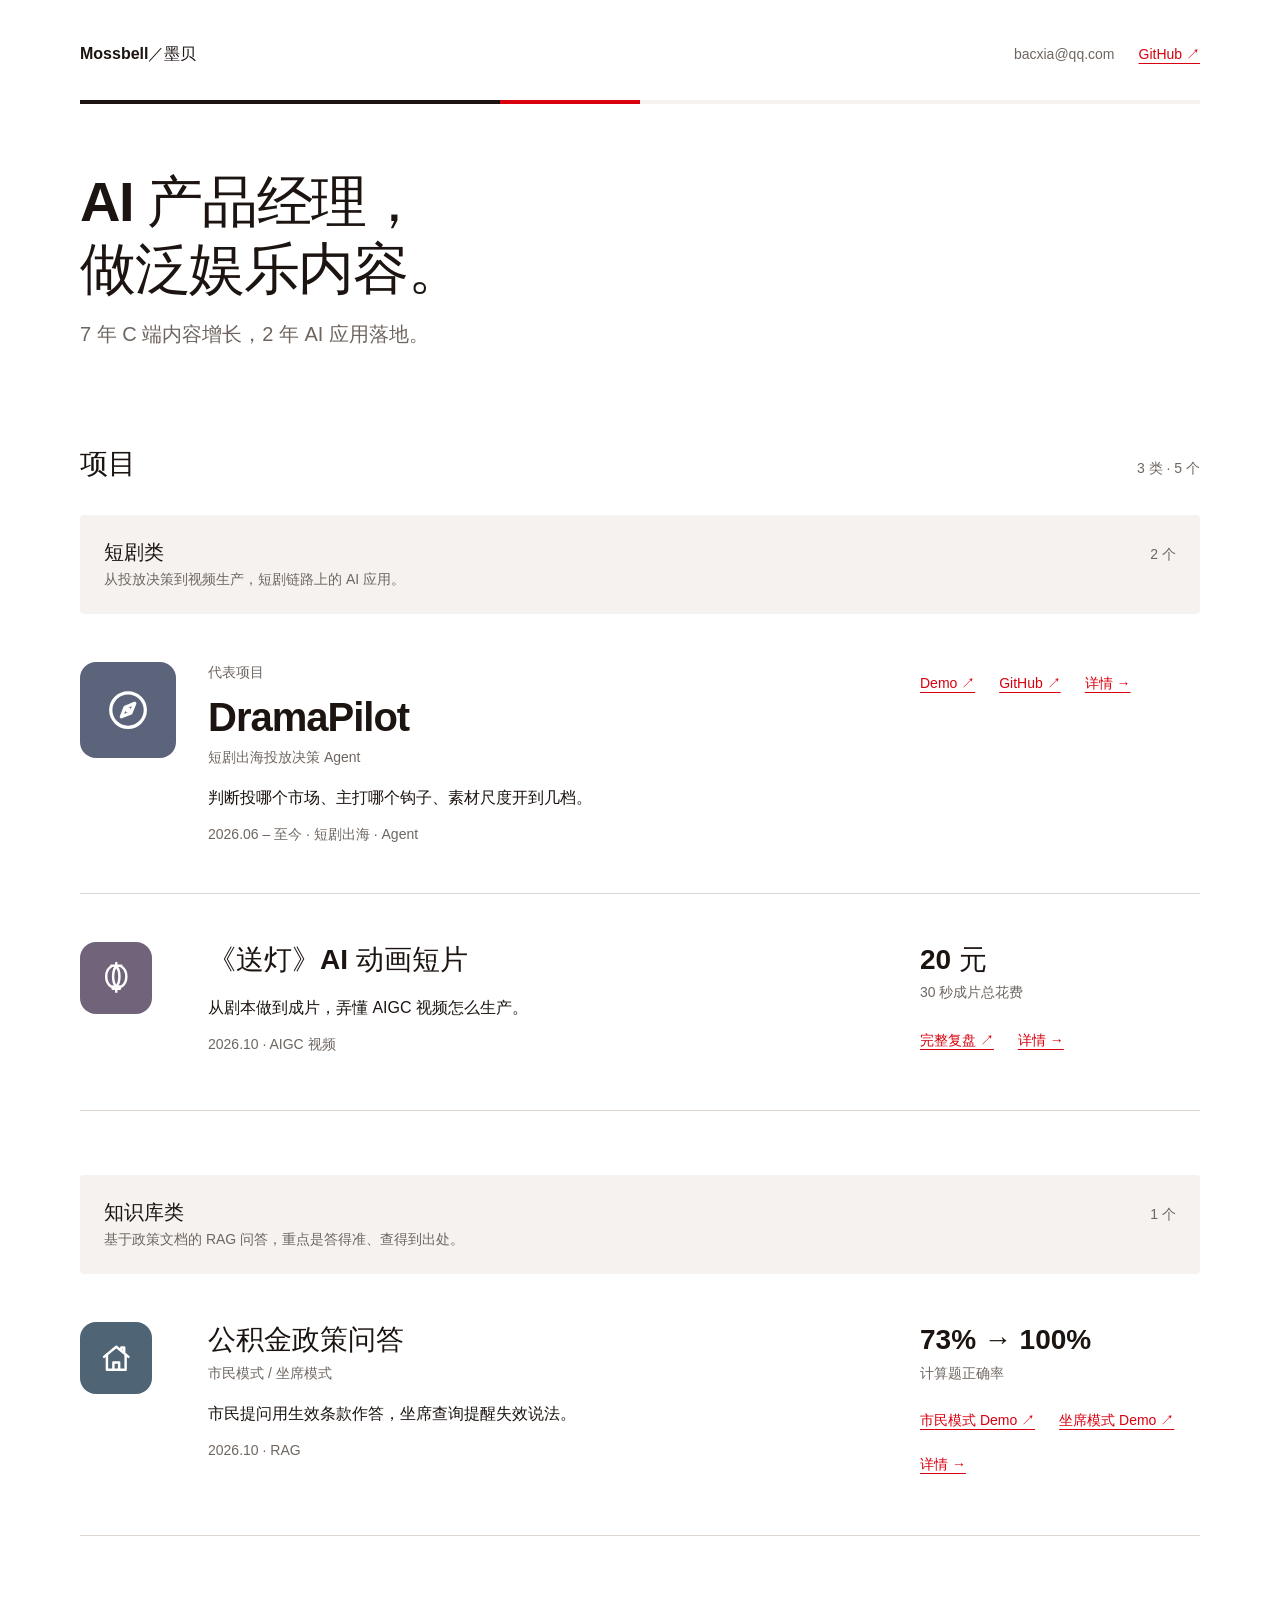
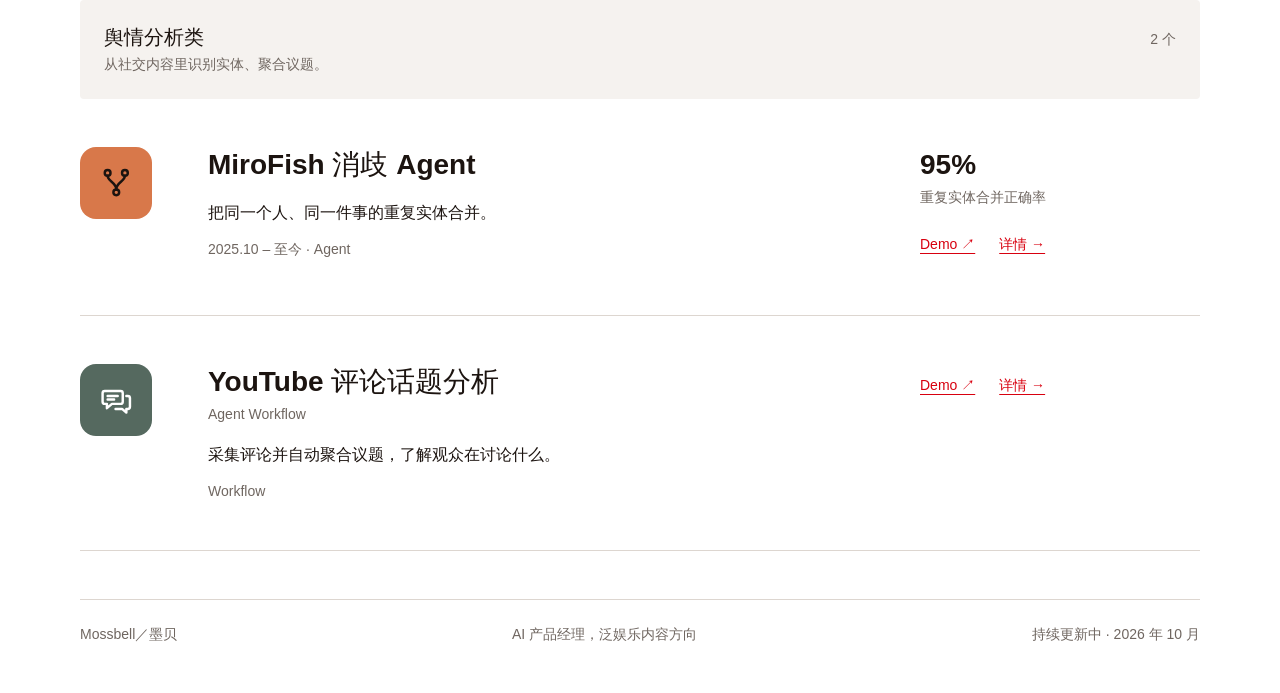
==== index.html @ 74085989 "公积金问答详情页加入 Dify 工作流截图 Co-Authored-By: Claude Opus 5.5 <noreply@anthropic.com> Claude-Session: https:" ====
<!doctype html>
<html lang="zh-CN">
<head>
<meta charset="utf-8">
<meta name="viewport" content="width=device-width, initial-scale=1, viewport-fit=cover">
<title>Mossbell／墨贝 · AI 产品作品集</title>
<meta name="description" content="Mossbell／墨贝的 AI 产品作品集：短剧、知识库与舆情分析项目。">
<meta property="og:title" content="Mossbell／墨贝 · AI 产品作品集">
<meta property="og:description" content="AI 产品经理，做泛娱乐内容。短剧、知识库与舆情分析项目。">
<style>
:root {
  color-scheme: light;
  --color-paper: oklch(1 0 0); /* #FFFFFF */
  --color-surface: oklch(0.9626253 0.0051459 67.76315); /* #F5F2EF */
  --color-ink: oklch(0.1999555 0.0153648 47.93274); /* #1C1410 */
  --color-accent: oklch(0.5545102 0.2266388 27.98367); /* #D8000F */
  --color-muted: oklch(0.5167788 0.0147785 56.0399); /* #6F6660 */
  --color-rule: oklch(0.8799772 0.0112605 63.34273); /* #DDD6D0 */
  --color-border: oklch(0.6437725 0.0186969 61.80158); /* #968B82 */
  --color-accent-hover: oklch(0.4919797 0.2009269 27.72976); /* #B8000D */
  --color-accent-soft: oklch(0.9666694 0.0163169 22.07982); /* #FFF0EF */
  --color-disabled: oklch(0.9186226 0.0076823 61.44612); /* #E8E3DF */
  --color-accent-ink: var(--color-paper);
  --color-focus: var(--color-ink);
  --color-error: var(--color-ink);
  --project-accent: var(--color-ink); /* Per project; icon and thumbnail only. */
  --project-cover-ink: var(--color-paper); /* Neutral text, never project accent. */
  --font-display: "PingFang SC", "Microsoft YaHei", "Noto Sans SC", "IBM Plex Sans", -apple-system, BlinkMacSystemFont, "Segoe UI", sans-serif;
  --font-body: var(--font-display);
  --font-code: var(--font-display);
  --text-caption: 0.875rem;
  --text-body: 1rem;
  --text-lead: 1.25rem;
  --text-h3: 1.75rem;
  --text-h2: 2.5rem;
  --text-h1: 3.5rem;
  --text-cover: 4rem;
  --text-display: var(--text-cover);
  --weight-regular: 400;
  --weight-medium: 500;
  --weight-semibold: 600;
  --weight-bold: 700;
  --leading-display: 1.2;
  --leading-lead: 1.6;
  --leading-heading: 1.3;
  --leading-body: 1.75;
  --leading-caption: 1.5;
  --tracking-display: -0.025em;
  --space-3xs: 4px;
  --space-2xs: 8px;
  --space-xs: 12px;
  --space-sm: 16px;
  --space-md: 24px;
  --space-lg: 32px;
  --space-xl: 48px;
  --space-2xl: 64px;
  --space-3xl: 96px;
  --radius-card: 4px;
  --radius-control: 4px;
  --radius-tag: var(--radius-card);
  --radius-icon: 16px;
  --radius-icon-mobile: 12px;
  --rule-thin: 1px;
  --rule-strong: 2px;
  --rule-key: 3px;
  --control-height: 44px;
  --layout-max: 1120px;
  --layout-reading: 40rem;
  --layout-detail: 880px;
  --layout-project-copy: 32rem;
  --layout-list: 44rem;
  --project-side-width: 280px;
  --evidence-min-width: 200px;
  --icon-default: 72px;
  --icon-featured: 96px;
  --icon-mobile: 48px;
  --icon-featured-mobile: 56px;
  --project-grid-gap: var(--space-lg);
  --project-card-padding: var(--space-md);
  --project-cover-ratio: 16 / 9;
  --project-featured-ratio: 16 / 10;
  --project-title-size: var(--text-h3);
  --signature-height: 4px;
  --signature-columns: 3fr 1fr 4fr;
  --ease-out: cubic-bezier(0.16, 1, 0.3, 1);
  --ease-in: cubic-bezier(0.7, 0, 0.84, 0);
  --ease-in-out: cubic-bezier(0.65, 0, 0.35, 1);
  --dur-press: 100ms;
  --dur-fast: 160ms;
  --dur-base: 240ms;
}
*,*::before,*::after{box-sizing:border-box}
html,body{margin:0;overflow-x:clip}
body{background:var(--color-paper);color:var(--color-ink);font-family:var(--font-body);font-size:var(--text-body);line-height:var(--leading-body);font-synthesis:none;-webkit-font-smoothing:antialiased}
h1,h2,h3,p{margin:0}
h1,h2,h3{min-width:0;overflow-wrap:anywhere;font-style:normal}
a{color:var(--color-accent)}
a:focus-visible{outline:var(--rule-strong) solid var(--color-focus);outline-offset:var(--space-3xs)}
/* Hallmark · macrostructure: Editorial Directory · theme: existing Mossbell system · v1.2
 * pre-emit critique: P5 H5 E5 S5 R5 V4 · no decorative motion
 */
.portfolio-shell{max-width:calc(var(--layout-max) + var(--space-2xl) * 2);margin-inline:auto;padding-block:var(--space-lg) var(--space-md);padding-left:max(var(--space-2xl),env(safe-area-inset-left,0px));padding-right:max(var(--space-2xl),env(safe-area-inset-right,0px))}
.portfolio-mast{display:flex;justify-content:space-between;align-items:center;gap:var(--space-sm);font-size:var(--text-caption);line-height:var(--leading-caption)}
.portfolio-wordmark{color:var(--color-ink);font-size:var(--text-body);line-height:var(--leading-body);font-weight:var(--weight-semibold);white-space:nowrap;text-decoration:none}
.portfolio-mast .contact{display:flex;align-items:center;gap:var(--space-md);color:var(--color-muted)}
.portfolio-mast .mailtxt{user-select:all}
.brand-rule{display:grid;grid-template-columns:var(--signature-columns);height:var(--signature-height);margin-top:var(--space-md)}
.brand-rule span:nth-child(1){background:var(--color-ink)}
.brand-rule span:nth-child(2){background:var(--color-accent)}
.brand-rule span:nth-child(3){background:var(--color-surface)}
.portfolio-intro{padding-top:var(--space-2xl)}
.portfolio-headline{font-size:var(--text-h1);line-height:var(--leading-display);font-weight:var(--weight-bold);letter-spacing:var(--tracking-display)}
.portfolio-intro>p{margin-top:var(--space-sm);font-size:var(--text-lead);line-height:var(--leading-lead);color:var(--color-muted)}
.portfolio-project-heading{display:flex;justify-content:space-between;align-items:baseline;gap:var(--space-sm);margin-top:var(--space-3xl)}
.portfolio-project-heading h2{font-size:var(--text-h3);line-height:var(--leading-heading);font-weight:var(--weight-semibold)}
.portfolio-project-heading>span{font-size:var(--text-caption);line-height:var(--leading-caption);color:var(--color-muted)}
.project-group{margin-top:var(--space-2xl)}
.portfolio-project-heading+.project-group{margin-top:var(--space-lg)}
.category-header{display:flex;justify-content:space-between;align-items:baseline;gap:var(--space-sm);background:var(--color-surface);padding:var(--space-md);border-radius:var(--radius-card)}
.category-header h2{font-size:var(--text-lead);line-height:var(--leading-heading);font-weight:var(--weight-semibold)}
.category-header p{margin-top:var(--space-3xs);font-size:var(--text-caption);line-height:var(--leading-caption);color:var(--color-muted)}
.category-header>span{font-size:var(--text-caption);line-height:var(--leading-caption);color:var(--color-muted);white-space:nowrap}
.project-card{display:grid;grid-template-columns:var(--icon-featured) minmax(0,1fr) var(--project-side-width);grid-template-areas:"tile titles side" "tile body side";grid-template-rows:auto 1fr;column-gap:var(--space-lg);padding:var(--space-xl) 0;border-bottom:1px solid var(--color-rule);min-width:0}
.project-head{display:contents}
.project-icon{grid-area:tile;width:var(--icon-default);height:var(--icon-default);border-radius:var(--radius-icon);background:var(--pc,var(--project-accent));display:grid;place-items:center;color:var(--color-paper)}
.project-card--featured .project-icon{width:var(--icon-featured);height:var(--icon-featured)}
.project-icon svg{width:48%;height:48%}
[data-accent-family="warm"] .project-icon{color:var(--color-ink)}
.project-titles{grid-area:titles;min-width:0}
.project-kicker{font-size:var(--text-caption);line-height:var(--leading-caption);color:var(--color-muted);font-weight:var(--weight-medium);margin-bottom:var(--space-2xs)}
.project-title{font-size:var(--text-h3);line-height:var(--leading-heading);font-weight:var(--weight-semibold)}
.project-card--featured .project-title{font-size:var(--text-h2);font-weight:var(--weight-bold);letter-spacing:var(--tracking-display)}
.project-title a{color:inherit;text-decoration:none}
.project-title a:hover{text-decoration:underline;text-underline-offset:var(--space-3xs);text-decoration-thickness:var(--rule-strong)}
.project-subtitle{margin-top:var(--space-3xs);font-size:var(--text-caption);line-height:var(--leading-caption);color:var(--color-muted)}
.project-body{grid-area:body;min-width:0}
.project-value{margin-top:var(--space-sm);max-width:var(--layout-project-copy);font-size:var(--text-body);line-height:var(--leading-body)}
.project-tags{margin-top:var(--space-xs);font-size:var(--text-caption);line-height:var(--leading-caption);color:var(--color-muted)}
.project-side{grid-area:side;display:flex;flex-direction:column;gap:var(--space-xs);min-width:0}
.project-metric b{display:block;font-size:var(--text-h3);line-height:var(--leading-heading);font-weight:var(--weight-semibold);font-variant-numeric:tabular-nums}
.project-metric span{font-size:var(--text-caption);line-height:var(--leading-caption);color:var(--color-muted)}
.project-actions{display:flex;flex-wrap:wrap;align-items:center;column-gap:var(--space-md)}
.project-link{display:inline-flex;align-items:center;gap:var(--space-2xs);min-height:var(--control-height);color:var(--color-accent);font-size:var(--text-caption);line-height:var(--leading-caption);font-weight:var(--weight-medium);white-space:nowrap;text-decoration:underline;text-underline-offset:var(--space-3xs)}
.project-link:hover,.project-link:active{color:var(--color-accent-hover)}
.portfolio-footer{display:flex;flex-wrap:wrap;align-items:center;justify-content:space-between;gap:var(--space-sm);margin-top:var(--space-xl);padding-block:var(--space-md);border-top:1px solid var(--color-rule);color:var(--color-muted);font-size:var(--text-caption);line-height:var(--leading-caption)}
.portfolio-footer .mail{display:none}
.button{min-height:var(--control-height);padding:var(--space-2xs) var(--space-md);display:inline-flex;align-items:center;justify-content:center;gap:var(--space-2xs);border:1px solid var(--color-accent);border-radius:var(--radius-control);background:var(--color-accent);color:var(--color-accent-ink);font-size:var(--text-caption);line-height:var(--leading-caption);font-weight:var(--weight-medium);white-space:nowrap;text-decoration:none;cursor:pointer}
.button--secondary{background:var(--color-paper);color:var(--color-ink);border-color:var(--color-border)}
@media (hover:hover){.button:hover{background:var(--color-accent-hover);color:var(--color-accent-ink)}.button--secondary:hover{background:var(--color-surface);color:var(--color-ink)}}
.button:active{background:var(--color-accent-hover);color:var(--color-accent-ink)}
.button--secondary:active{background:var(--color-surface);color:var(--color-ink)}
.button:disabled,.button[aria-disabled="true"]{background:var(--color-disabled);color:var(--color-muted);border-color:var(--color-disabled);cursor:not-allowed}
.detail{padding-top:var(--space-xl);max-width:var(--layout-detail)}
.shot{margin:var(--space-md) 0 0}
.shot a{display:block;border:1px solid var(--color-rule);border-radius:var(--radius-card);overflow:hidden;background:var(--color-surface)}
.shot img{display:block;width:100%;height:auto}
.shot figcaption{margin-top:var(--space-2xs);font-size:var(--text-caption);line-height:var(--leading-caption);color:var(--color-muted)}
.dhead{display:flex;align-items:center;gap:var(--space-md);margin-top:var(--space-md)}
.project-icon--large{width:var(--icon-featured);height:var(--icon-featured);flex:none}
.dhead h1{font-size:var(--text-h2);line-height:var(--leading-heading);font-weight:var(--weight-bold);letter-spacing:var(--tracking-display);text-wrap:balance}
.dhead .project-tags{margin-top:var(--space-2xs)}
.dsum{margin-top:var(--space-md);font-size:var(--text-lead);line-height:var(--leading-lead);max-width:var(--layout-reading)}
.dlinks{margin-top:var(--space-xs);row-gap:var(--space-xs)}
.dsec{margin-top:var(--space-2xl)}
.dsec>h2{font-size:var(--text-h3);line-height:var(--leading-heading);font-weight:var(--weight-semibold);padding-bottom:var(--space-xs);border-bottom:1px solid var(--color-ink);margin-bottom:var(--space-md)}
.mode+.mode{margin-top:var(--space-lg)}
.mode h3{font-size:var(--text-body);line-height:var(--leading-heading);font-weight:var(--weight-semibold);margin-bottom:var(--space-2xs)}
.mode-sum{color:var(--color-muted);font-size:var(--text-body);line-height:var(--leading-body);margin-bottom:var(--space-sm);max-width:var(--layout-reading)}
.flow-steps{display:flex;align-items:stretch;gap:var(--space-2xs)}
.flow-step{flex:1 1 0;min-width:0;padding:var(--space-sm);background:var(--color-surface);border-radius:var(--radius-card)}
.flow-step strong{display:block;font-size:var(--text-body);font-weight:var(--weight-semibold);line-height:var(--leading-heading)}
.flow-step span{display:block;margin-top:var(--space-3xs);font-size:var(--text-caption);line-height:var(--leading-caption);color:var(--color-muted)}
.flow-arrow{flex:none;display:grid;place-items:center;color:var(--color-muted);font-size:var(--text-caption);line-height:var(--leading-caption)}
.note{margin-top:var(--space-xs);font-size:var(--text-caption);line-height:var(--leading-caption);color:var(--color-muted)}
.evidence{display:grid;grid-template-columns:repeat(auto-fit,minmax(min(100%,var(--evidence-min-width)),1fr));gap:var(--space-md)}
.evidence-item{padding-top:var(--space-sm);border-top:1px solid var(--color-rule)}
.evidence-value{display:block;font-size:var(--text-h3);line-height:var(--leading-heading);font-weight:var(--weight-semibold);font-variant-numeric:tabular-nums}
.evidence-item p{margin-top:var(--space-2xs);font-size:var(--text-caption);line-height:var(--leading-caption);color:var(--color-muted)}
.callout{padding:var(--space-md);border-left:var(--rule-key) solid var(--color-ink);background:var(--color-surface);border-radius:0;margin-bottom:var(--space-md)}
.callout--key{border-left-color:var(--color-accent)}
.callout strong{display:block;font-size:var(--text-lead);font-weight:var(--weight-semibold);line-height:var(--leading-heading)}
.callout p{margin-top:var(--space-3xs);font-size:var(--text-body);line-height:var(--leading-body);color:var(--color-muted)}
.note-list{margin:0;padding:0;list-style:none;display:grid;gap:var(--space-sm);max-width:var(--layout-list)}
.note-list li{position:relative;padding-left:var(--space-md);font-size:var(--text-body);line-height:var(--leading-body)}
.note-list li::before{content:"";position:absolute;left:var(--space-3xs);top:.72em;width:var(--space-2xs);height:var(--space-2xs);border-radius:50%;background:var(--color-muted)}
.notice{margin-top:var(--space-2xl);padding-top:var(--space-sm);border-top:1px solid var(--color-rule);font-size:var(--text-caption);line-height:var(--leading-caption);color:var(--color-muted)}
@media (width < 760px){
  .portfolio-shell{--radius-icon:var(--radius-icon-mobile);padding-top:var(--space-md);padding-left:max(24px,env(safe-area-inset-left,0px));padding-right:max(24px,env(safe-area-inset-right,0px))}
  .portfolio-mast .contact>span{display:none}
  .portfolio-intro{padding-top:var(--space-xl)}
  .portfolio-headline{font-size:var(--text-h2);line-height:var(--leading-heading)}
  .portfolio-intro>p{margin-top:var(--space-xs);font-size:var(--text-body);line-height:var(--leading-body)}
  .portfolio-project-heading{margin-top:var(--space-2xl)}
  .portfolio-project-heading h2{font-size:var(--text-lead)}
  .project-group{margin-top:var(--space-xl)}
  .portfolio-project-heading+.project-group{margin-top:var(--space-md)}
  .category-header{padding:var(--space-sm)}
  .category-header h2{font-size:var(--text-body)}
  .project-card{display:block;padding-block:var(--space-lg)}
  .project-head{display:flex;align-items:center;gap:var(--space-sm)}
  .project-icon{flex:none;width:var(--icon-mobile);height:var(--icon-mobile)}
  .project-card--featured .project-icon{width:var(--icon-featured-mobile);height:var(--icon-featured-mobile)}
  .project-kicker{margin-bottom:var(--space-3xs);color:var(--color-muted);font-weight:var(--weight-medium)}
  .project-title{font-size:var(--text-lead)}
  .project-card--featured .project-title{font-size:var(--text-h3)}
  .project-tags{margin-top:var(--space-2xs)}
  .project-side{margin-top:var(--space-sm);gap:0}
  .project-metric{display:flex;align-items:baseline;gap:var(--space-xs);padding:var(--space-xs) var(--space-sm);background:var(--color-surface);border-radius:var(--radius-card);margin-bottom:var(--space-2xs)}
  .project-metric b{display:inline;font-size:var(--text-lead)}
  .portfolio-footer{flex-direction:column;align-items:flex-start}
  .portfolio-footer .mail{display:block}
  .detail{padding-top:var(--space-md)}
  .dhead{gap:var(--space-sm);margin-top:var(--space-xs)}
  .project-icon--large{width:var(--icon-featured-mobile);height:var(--icon-featured-mobile)}
  .dhead h1{font-size:var(--text-h3)}
  .dsum{font-size:var(--text-body);line-height:var(--leading-body);margin-top:var(--space-sm)}
  .dsec{margin-top:var(--space-xl)}
  .dsec>h2{font-size:var(--text-lead);margin-bottom:var(--space-sm)}
  .flow-steps{flex-direction:column;gap:var(--space-3xs)}
  .flow-arrow{transform:rotate(90deg);height:var(--space-md)}
  .callout strong{font-size:var(--text-body)}
}

</style>
</head>
<body>
<div class="portfolio-shell">
  <header class="portfolio-mast">
    <a class="portfolio-wordmark" href="#projects" data-back>Mossbell／墨贝</a>
    <span class="contact"><span class="mailtxt">bacxia@qq.com</span><a class="project-link" href="https://github.com/bacxia-web" target="_blank" rel="noopener noreferrer">GitHub ↗</a></span>
  </header>
  <div class="brand-rule"><span></span><span></span><span></span></div>

  <main id="view-home" data-view="home">
    <section class="portfolio-intro">
      <h1 class="portfolio-headline">AI 产品经理，<br>做泛娱乐内容。</h1>
      <p>7 年 C 端内容增长，2 年 AI 应用落地。</p>
    </section>
    <div class="portfolio-project-heading" id="projects"><h2>项目</h2><span>3 类 · 5 个</span></div>
    <section class="project-group">
      <header class="category-header"><div><h2>短剧类</h2><p>从投放决策到视频生产，短剧链路上的 AI 应用。</p></div><span>2 个</span></header>
      <article class="project-card project-card--featured">
        <div class="project-head"><div class="project-icon" style="--pc:#5B647A" aria-hidden="true"><svg viewBox="0 0 24 24" fill="none" stroke="currentColor" stroke-width="1.7" stroke-linecap="round" stroke-linejoin="round"><circle cx="12" cy="12" r="9"/><path d="M15.5 8.5l-2 5-5 2 2-5z"/><circle cx="12" cy="12" r="0.6" fill="currentColor"/></svg></div><div class="project-titles"><p class="project-kicker">代表项目</p><h3 class="project-title"><a href="#dramapilot" data-open="dramapilot">DramaPilot</a></h3><p class="project-subtitle">短剧出海投放决策 Agent</p></div></div>
        <div class="project-body"><p class="project-value">判断投哪个市场、主打哪个钩子、素材尺度开到几档。</p><p class="project-tags">2026.06 – 至今 · 短剧出海 · Agent</p></div>
        <div class="project-side"><div class="project-actions"><a class="project-link" href="https://bacxia-web.github.io/dramapilot/" target="_blank" rel="noopener noreferrer">Demo ↗</a><a class="project-link" href="https://github.com/bacxia-web/dramapilot" target="_blank" rel="noopener noreferrer">GitHub ↗</a><a class="project-link" href="#dramapilot" data-open="dramapilot">详情 →</a></div></div>
      </article>
      <article class="project-card">
        <div class="project-head"><div class="project-icon" style="--pc:#716379" aria-hidden="true"><svg viewBox="0 0 24 24" fill="none" stroke="currentColor" stroke-width="1.7" stroke-linecap="round" stroke-linejoin="round"><path d="M12 2v2"/><path d="M8.5 4h7"/><path d="M8.5 4.5C6 6 5 8.5 5 11.5s1 5.5 3.5 7h7c2.5-1.5 3.5-4 3.5-7s-1-5.5-3.5-7"/><path d="M12 4.5c-1.6 1.6-2.2 4-2.2 7s.6 5.4 2.2 7c1.6-1.6 2.2-4 2.2-7s-.6-5.4-2.2-7z"/><path d="M9.5 18.5v1.5h5v-1.5"/><path d="M12 20v2"/></svg></div><div class="project-titles"><h3 class="project-title"><a href="#songdeng" data-open="songdeng">《送灯》AI 动画短片</a></h3></div></div>
        <div class="project-body"><p class="project-value">从剧本做到成片，弄懂 AIGC 视频怎么生产。</p><p class="project-tags">2026.10 · AIGC 视频</p></div>
        <div class="project-side"><div class="project-metric"><b>20 元</b><span>30 秒成片总花费</span></div><div class="project-actions"><a class="project-link" href="https://claude.ai/artifact/AKAkkeycY9Vz9piFeL1i35" target="_blank" rel="noopener noreferrer">完整复盘 ↗</a><a class="project-link" href="#songdeng" data-open="songdeng">详情 →</a></div></div>
      </article>
    </section>

    <section class="project-group">
      <header class="category-header"><div><h2>知识库类</h2><p>基于政策文档的 RAG 问答，重点是答得准、查得到出处。</p></div><span>1 个</span></header>
      <article class="project-card">
        <div class="project-head"><div class="project-icon" style="--pc:#4F6475" aria-hidden="true"><svg viewBox="0 0 24 24" fill="none" stroke="currentColor" stroke-width="1.7" stroke-linecap="round" stroke-linejoin="round"><path d="M3.5 11L12 4l8.5 7"/><path d="M5.5 9.5V20h13V9.5"/><path d="M10 20v-5h4v5"/><path d="M15.5 6.2V4.5h2v3.3"/></svg></div><div class="project-titles"><h3 class="project-title"><a href="#housing-fund" data-open="housing-fund">公积金政策问答</a></h3><p class="project-subtitle">市民模式 / 坐席模式</p></div></div>
        <div class="project-body"><p class="project-value">市民提问用生效条款作答，坐席查询提醒失效说法。</p><p class="project-tags">2026.10 · RAG</p></div>
        <div class="project-side"><div class="project-metric"><b>73% → 100%</b><span>计算题正确率</span></div><div class="project-actions"><a class="project-link" href="https://udify.app/chat/VSRTF28HFS4vVqmw" target="_blank" rel="noopener noreferrer">市民模式 Demo ↗</a><a class="project-link" href="https://udify.app/chat/d6lBpDCqiYpZsMNn" target="_blank" rel="noopener noreferrer">坐席模式 Demo ↗</a><a class="project-link" href="#housing-fund" data-open="housing-fund">详情 →</a></div></div>
      </article>
    </section>

    <section class="project-group">
      <header class="category-header"><div><h2>舆情分析类</h2><p>从社交内容里识别实体、聚合议题。</p></div><span>2 个</span></header>
      <article class="project-card" data-accent-family="warm">
        <div class="project-head"><div class="project-icon" style="--pc:#D8784A" aria-hidden="true"><svg viewBox="0 0 24 24" fill="none" stroke="currentColor" stroke-width="1.7" stroke-linecap="round" stroke-linejoin="round"><circle cx="6" cy="5.5" r="2"/><circle cx="18" cy="5.5" r="2"/><circle cx="12" cy="19" r="2"/><path d="M6 7.5c0 4 6 4.5 6 9.5"/><path d="M18 7.5c0 4-6 4.5-6 9.5"/></svg></div><div class="project-titles"><h3 class="project-title"><a href="#mirofish" data-open="mirofish">MiroFish 消歧 Agent</a></h3></div></div>
        <div class="project-body"><p class="project-value">把同一个人、同一件事的重复实体合并。</p><p class="project-tags">2025.10 – 至今 · Agent</p></div>
        <div class="project-side"><div class="project-metric"><b>95%</b><span>重复实体合并正确率</span></div><div class="project-actions"><a class="project-link" href="https://bit.ly/mirofish-demo" target="_blank" rel="noopener noreferrer">Demo ↗</a><a class="project-link" href="#mirofish" data-open="mirofish">详情 →</a></div></div>
      </article>
      <article class="project-card">
        <div class="project-head"><div class="project-icon" style="--pc:#55695F" aria-hidden="true"><svg viewBox="0 0 24 24" fill="none" stroke="currentColor" stroke-width="1.7" stroke-linecap="round" stroke-linejoin="round"><path d="M4 5.5h11a1.5 1.5 0 0 1 1.5 1.5v6A1.5 1.5 0 0 1 15 14.5H9l-3.5 3v-3H4A1.5 1.5 0 0 1 2.5 13V7A1.5 1.5 0 0 1 4 5.5z"/><path d="M19 9h1A1.5 1.5 0 0 1 21.5 10.5v6A1.5 1.5 0 0 1 20 18h-1v2.5L16 18h-4.5"/><path d="M6 9h7M6 11.5h4.5"/></svg></div><div class="project-titles"><h3 class="project-title"><a href="#youtube" data-open="youtube">YouTube 评论话题分析</a></h3><p class="project-subtitle">Agent Workflow</p></div></div>
        <div class="project-body"><p class="project-value">采集评论并自动聚合议题，了解观众在讨论什么。</p><p class="project-tags">Workflow</p></div>
        <div class="project-side"><div class="project-actions"><a class="project-link" href="https://bit.ly/ytb-insight" target="_blank" rel="noopener noreferrer">Demo ↗</a><a class="project-link" href="#youtube" data-open="youtube">详情 →</a></div></div>
      </article>
    </section>

  </main>

  <article class="detail" id="view-dramapilot" data-view="dramapilot" hidden>
    <a class="project-link" href="#projects" data-back>← 全部项目</a>
    <header class="dhead"><div class="project-icon project-icon--large" style="--pc:#5B647A" aria-hidden="true"><svg viewBox="0 0 24 24" fill="none" stroke="currentColor" stroke-width="1.7" stroke-linecap="round" stroke-linejoin="round"><circle cx="12" cy="12" r="9"/><path d="M15.5 8.5l-2 5-5 2 2-5z"/><circle cx="12" cy="12" r="0.6" fill="currentColor"/></svg></div><div class="project-titles"><h1>DramaPilot · 短剧出海投放决策 Agent</h1><p class="project-tags">2026.06 – 至今 · 短剧出海 · Agent</p></div></header>
    <p class="dsum">给一部国内短剧，Agent 盘点它的钩子，判断投哪个市场、主打哪个钩子、素材尺度开到几档，采纳后一键生成本地化素材并派发渲染。</p>
    <div class="project-actions dlinks"><a class="button" href="https://bacxia-web.github.io/dramapilot/" target="_blank" rel="noopener noreferrer">Demo ↗</a><a class="button button--secondary" href="https://github.com/bacxia-web/dramapilot" target="_blank" rel="noopener noreferrer">GitHub ↗</a></div>
    <section class="dsec"><h2>核心逻辑</h2><div class="mode"><div class="flow-steps"><div class="flow-step"><strong>ingest</strong><span>读懂短剧</span></div><span class="flow-arrow" aria-hidden="true">→</span><div class="flow-step"><strong>agent</strong><span>逐市场决策</span></div><span class="flow-arrow" aria-hidden="true">→</span><div class="flow-step"><strong>produce</strong><span>生成本地化素材</span></div><span class="flow-arrow" aria-hidden="true">→</span><div class="flow-step"><strong>dispatch</strong><span>派发 KrillinAI 渲染</span></div></div></div></section><section class="dsec"><h2>关键做法与取舍</h2><div class="callout callout--key"><strong>切决策，不卷生成</strong><p>渲染交给开源 KrillinAI，自己只做决策层。</p></div><div class="mode"><ul class="note-list"><li>4 段全链路打通。</li><li>4 × 5 级：爽 / 恨 / 欲 / 贪四类情绪钩子，按 1–5 级打强度。</li><li>每个市场出 2 版素材：激进冲量版和保守保户版。</li><li>钩子强度 × 平台合规双维评估：合规风险超过 3 级的钩子在该市场禁用，换钩子再投，不直接否掉市场。</li><li>从业者访谈后改方向：投手要的是把尺度推到平台红线，v2 把「敏感点提示」改成分市场的钩子资产；AI-as-Judge 自检乐观偏差和红线越界，并估算 ROAS 与成本。</li></ul></div></section>
  </article>
  <article class="detail" id="view-songdeng" data-view="songdeng" hidden>
    <a class="project-link" href="#projects" data-back>← 全部项目</a>
    <header class="dhead"><div class="project-icon project-icon--large" style="--pc:#716379" aria-hidden="true"><svg viewBox="0 0 24 24" fill="none" stroke="currentColor" stroke-width="1.7" stroke-linecap="round" stroke-linejoin="round"><path d="M12 2v2"/><path d="M8.5 4h7"/><path d="M8.5 4.5C6 6 5 8.5 5 11.5s1 5.5 3.5 7h7c2.5-1.5 3.5-4 3.5-7s-1-5.5-3.5-7"/><path d="M12 4.5c-1.6 1.6-2.2 4-2.2 7s.6 5.4 2.2 7c1.6-1.6 2.2-4 2.2-7s-.6-5.4-2.2-7z"/><path d="M9.5 18.5v1.5h5v-1.5"/><path d="M12 20v2"/></svg></div><div class="project-titles"><h1>《送灯》AI 动画短片全流程实操</h1><p class="project-tags">2026.10 · AIGC 视频</p></div></header>
    <p class="dsum">为了弄懂 AIGC 视频怎么生产，从剧本做到成片：30 秒、4 个镜头、原创角色。</p>
    <div class="project-actions dlinks"><a class="button" href="https://claude.ai/artifact/AKAkkeycY9Vz9piFeL1i35" target="_blank" rel="noopener noreferrer">完整复盘 ↗</a></div>
    <section class="dsec"><h2>核心逻辑</h2><div class="mode"><div class="flow-steps"><div class="flow-step"><strong>剧本与分镜</strong></div><span class="flow-arrow" aria-hidden="true">→</span><div class="flow-step"><strong>角色与比例设定图</strong></div><span class="flow-arrow" aria-hidden="true">→</span><div class="flow-step"><strong>首帧图</strong></div><span class="flow-arrow" aria-hidden="true">→</span><div class="flow-step"><strong>图生视频</strong></div><span class="flow-arrow" aria-hidden="true">→</span><div class="flow-step"><strong>剪辑配音</strong></div></div></div></section><section class="dsec"><h2>亮点数据</h2><div class="evidence"><div class="evidence-item"><b class="evidence-value">30 秒</b><p>成片，4 个镜头、原创角色</p></div><div class="evidence-item"><b class="evidence-value">20 元</b><p>总花费，主要花在视频的反复抽卡上</p></div></div></section><section class="dsec"><h2>关键做法与取舍</h2><div class="callout callout--key"><strong>先定完所有首帧，再批量生成视频</strong><p>改图便宜，改视频贵。</p></div><div class="mode"><ul class="note-list"><li>次要角色也要提前做设定图：三角色同框的镜头抽了 4 次才成，原因是没定身高比例、背景道具没做设定。</li></ul></div></section>
  </article>
  <article class="detail" id="view-housing-fund" data-view="housing-fund" hidden>
    <a class="project-link" href="#projects" data-back>← 全部项目</a>
    <header class="dhead"><div class="project-icon project-icon--large" style="--pc:#4F6475" aria-hidden="true"><svg viewBox="0 0 24 24" fill="none" stroke="currentColor" stroke-width="1.7" stroke-linecap="round" stroke-linejoin="round"><path d="M3.5 11L12 4l8.5 7"/><path d="M5.5 9.5V20h13V9.5"/><path d="M10 20v-5h4v5"/><path d="M15.5 6.2V4.5h2v3.3"/></svg></div><div class="project-titles"><h1>公积金政策问答</h1><p class="project-tags">2026.10 · RAG</p></div></header>
    <p class="dsum">同一个知识库、两种用法：市民模式过滤失效条款，坐席模式把它找出来标红。</p>
    <div class="project-actions dlinks"><a class="button" href="https://udify.app/chat/VSRTF28HFS4vVqmw" target="_blank" rel="noopener noreferrer">市民模式 Demo ↗</a><a class="button button--secondary" href="https://udify.app/chat/d6lBpDCqiYpZsMNn" target="_blank" rel="noopener noreferrer">坐席模式 Demo ↗</a></div>
    <section class="dsec"><h2>核心逻辑</h2><div class="mode"><h3>市民模式</h3><p class="mode-sum">基于 Dify 搭建的北京住房公积金政策问答，市民直接提问，只用生效条款作答、注明出处，缺信息先追问，答不了转人工。</p><div class="flow-steps"><div class="flow-step"><strong>问题分类</strong><span>政策咨询 / 分中心缴存 / 个人查询 / 超出范围 / 违规套取</span></div><span class="flow-arrow" aria-hidden="true">→</span><div class="flow-step"><strong>按元数据检索</strong><span>只取生效、且非国管体系的条款</span></div><span class="flow-arrow" aria-hidden="true">→</span><div class="flow-step"><strong>代码计算额度</strong><span>先提取参数</span></div><span class="flow-arrow" aria-hidden="true">→</span><div class="flow-step"><strong>大模型按依据作答</strong><span>标注来源</span></div></div><figure class="shot"><a href="assets/housing-fund-dify-workflow.webp" target="_blank" rel="noopener"><img src="assets/housing-fund-dify-workflow.webp" width="2168" height="1272" loading="lazy" alt="Dify 工作流截图：问题分类器分出五类问题，政策咨询走生效条款检索、参数提取、代码计算、大模型作答；分中心缴存单独检索国管文档；个人查询、超出范围、违规套取三类直接返回固定话术"></a><figcaption>Dify 工作流实图：五类问题分流，三类走固定话术不经过大模型；计算由代码完成，大模型只负责解释。点击看大图。</figcaption></figure></div><div class="mode"><h3>坐席模式</h3><p class="mode-sum">给 12329 热线坐席用的辅助助手，输入市民诉求，输出参考答案、原文出处、推荐话术，并提醒哪些说法已失效。</p><div class="flow-steps"><div class="flow-step"><strong>坐席录入诉求</strong></div><span class="flow-arrow" aria-hidden="true">→</span><div class="flow-step"><strong>检索</strong><span>不过滤失效条款，故意找出旧规定</span></div><span class="flow-arrow" aria-hidden="true">→</span><div class="flow-step"><strong>代码计算额度</strong></div><span class="flow-arrow" aria-hidden="true">→</span><div class="flow-step"><strong>按固定五段输出</strong><span>诉求 / 参考答案 / 推荐话术 / 需追问 / 已失效条款提醒</span></div></div></div></section><section class="dsec"><h2>亮点数据</h2><div class="evidence"><div class="evidence-item"><b class="evidence-value">73% → 100%</b><p>计算题正确率（5 道计算题 × 每题 3 次），把装修提取、贷款额度、租房提取的公式计算从大模型交给代码</p></div><div class="evidence-item"><b class="evidence-value">9/9</b><p>陷阱题实测全部通过（含过期条款、计算、体系分流、拒答、追问、坐席题）</p></div><div class="evidence-item"><b class="evidence-value">约 12 秒</b><p>平均响应时间，推理强度调低后，原来约 30 秒</p></div></div><p class="note">8 个官方来源整理成 46 条政策，其中 3 条已失效并标注替代关系。</p></section><section class="dsec"><h2>关键做法与取舍</h2><div class="callout callout--key"><strong>同一个知识库、两种用法</strong><p>市民模式把失效条款过滤掉，坐席模式把它找出来标红。</p></div><div class="mode"><h3>市民模式</h3><ul class="note-list"><li>每条政策带元数据：发布日期、生效 / 失效、适用体系（北京市 / 国管 / 全国）、来源类型（官方原文 / 媒体转述）。</li><li>实测发现：不开过滤时，已失效的「无发票每月 1500 元」条款在检索结果中排第 2；开启过滤后不再出现。</li><li>查个人数据、超出范围、违规套取三类问题走固定话术，不经过大模型。</li></ul></div><div class="mode"><h3>坐席模式</h3><ul class="note-list"><li>市民可能拿着旧说法来问（例如「以前每季度到账 4500 元」），坐席需要知道旧规定是什么、被哪条替代。</li><li>回答给坐席看，不直接给市民，中间有人把关。</li></ul></div></section><section class="dsec"><h2>踩过的坑</h2><ul class="note-list"><li>元数据手工填错（来源编号、日期）→ 结论：生产环境应由系统按字段自动生成标签。</li><li>免费向量额度用完导致检索全空 → 换向量模型后维度不匹配 → 重建知识库。</li><li>提速后模型先写结论再算，出现「先写 30 万再改口 25 万」→ 做对照实验，计算交给代码。</li><li>免费的 Flash 模型拥堵，实测比旗舰模型还慢 → 选模型看实测而不是看名字。</li></ul></section><p class="notice">个人作品演示，非官方服务，政策以北京住房公积金管理中心公布为准。</p>
  </article>
  <article class="detail" id="view-mirofish" data-view="mirofish" data-accent-family="warm" hidden>
    <a class="project-link" href="#projects" data-back>← 全部项目</a>
    <header class="dhead"><div class="project-icon project-icon--large" style="--pc:#D8784A" aria-hidden="true"><svg viewBox="0 0 24 24" fill="none" stroke="currentColor" stroke-width="1.7" stroke-linecap="round" stroke-linejoin="round"><circle cx="6" cy="5.5" r="2"/><circle cx="18" cy="5.5" r="2"/><circle cx="12" cy="19" r="2"/><path d="M6 7.5c0 4 6 4.5 6 9.5"/><path d="M18 7.5c0 4-6 4.5-6 9.5"/></svg></div><div class="project-titles"><h1>MiroFish 消歧 Agent</h1><p class="project-tags">2025.10 – 至今 · Agent</p></div></header>
    <p class="dsum">社交舆论模拟系统里的实体消歧模块，把同一个人、同一件事的重复实体合并。</p>
    <div class="project-actions dlinks"><a class="button" href="https://bit.ly/mirofish-demo" target="_blank" rel="noopener noreferrer">Demo ↗</a></div>
    <section class="dsec"><h2>核心逻辑</h2><div class="mode"><div class="flow-steps"><div class="flow-step"><strong>消歧</strong></div><span class="flow-arrow" aria-hidden="true">→</span><div class="flow-step"><strong>决策</strong></div><span class="flow-arrow" aria-hidden="true">→</span><div class="flow-step"><strong>执行</strong></div></div></div><p class="note">关键节点留人工确认（human-in-the-loop）。</p></section><section class="dsec"><h2>亮点数据</h2><div class="evidence"><div class="evidence-item"><b class="evidence-value">95%</b><p>重复实体合并正确率</p></div><div class="evidence-item"><b class="evidence-value">−31%</b><p>Token 用量</p></div><div class="evidence-item"><b class="evidence-value">−46%</b><p>调用费用</p></div></div></section><section class="dsec"><h2>关键做法与取舍</h2><div class="callout callout--key"><strong>先建评估再迭代</strong><p>开发前先定正确率口径和测试集。</p></div><div class="mode"><ul class="note-list"><li>分环节核算 ROI，从三处降本：上下文（长文本先摘要、只传核心项）、步骤（裁掉不必要环节）、调度（批量并发、公共缓存、动态提前跳轮）。</li></ul></div></section>
  </article>
  <article class="detail" id="view-youtube" data-view="youtube" hidden>
    <a class="project-link" href="#projects" data-back>← 全部项目</a>
    <header class="dhead"><div class="project-icon project-icon--large" style="--pc:#55695F" aria-hidden="true"><svg viewBox="0 0 24 24" fill="none" stroke="currentColor" stroke-width="1.7" stroke-linecap="round" stroke-linejoin="round"><path d="M4 5.5h11a1.5 1.5 0 0 1 1.5 1.5v6A1.5 1.5 0 0 1 15 14.5H9l-3.5 3v-3H4A1.5 1.5 0 0 1 2.5 13V7A1.5 1.5 0 0 1 4 5.5z"/><path d="M19 9h1A1.5 1.5 0 0 1 21.5 10.5v6A1.5 1.5 0 0 1 20 18h-1v2.5L16 18h-4.5"/><path d="M6 9h7M6 11.5h4.5"/></svg></div><div class="project-titles"><h1>YouTube 评论话题分析</h1><p class="project-tags">Workflow</p></div></header>
    <p class="dsum">采集一个视频下的评论，自动聚合成议题，告诉你观众在讨论什么。</p>
    <div class="project-actions dlinks"><a class="button" href="https://bit.ly/ytb-insight" target="_blank" rel="noopener noreferrer">Demo ↗</a></div>
    <section class="dsec"><h2>核心逻辑</h2><div class="mode"><div class="flow-steps"><div class="flow-step"><strong>调度层</strong></div><span class="flow-arrow" aria-hidden="true">→</span><div class="flow-step"><strong>推理层</strong><span>本地 Qwen</span></div><span class="flow-arrow" aria-hidden="true">→</span><div class="flow-step"><strong>工具层</strong><span>YouTube Data API</span></div></div></div></section><section class="dsec"><h2>关键做法与取舍</h2><div class="callout callout--key"><strong>换场景只换工具层</strong><p>调度、推理、工具三层分开，换一个场景只需替换工具层。</p></div><div class="mode"><ul class="note-list"><li>2 个已验证场景：播客总结、评论议题聚合。</li><li>0 元成本：推理跑在本地 Qwen，采集用官方免费 API。</li><li>失败归因机制：每次失败都能定位是调度、推理还是工具出的问题。</li><li>小红书评论采集被风控卡住后，转到有官方 API 的 YouTube。</li></ul></div></section>
  </article>

  <footer class="portfolio-footer"><span>Mossbell／墨贝</span><span class="mail">bacxia@qq.com</span><span>AI 产品经理，泛娱乐内容方向</span><span>持续更新中 · 2026 年 10 月</span></footer>
</div>
<script>
(function(){
  var keys=['dramapilot', 'songdeng', 'housing-fund', 'mirofish', 'youtube'];
  var views=document.querySelectorAll('[data-view]');
  var lastScroll=0;
  function show(k){
    var isDetail=keys.indexOf(k)>-1;
    if(isDetail&&!document.getElementById('view-home').hidden) lastScroll=window.scrollY;
    views.forEach(function(v){ v.hidden = isDetail ? v.dataset.view!==k : v.dataset.view!=='home'; });
    if(isDetail) window.scrollTo(0,0);
    return isDetail;
  }
  function fromHash(){
    var k=(location.hash||'').slice(1);
    if(!show(k)&&k==='projects'){var el=document.getElementById('projects'); if(el) el.scrollIntoView();}
  }
  document.addEventListener('click',function(ev){
    var a=ev.target.closest('a');
    if(!a) return;
    if(a.hasAttribute('data-open')){ev.preventDefault();var k=a.getAttribute('data-open');try{history.pushState(null,'','#'+k)}catch(e){}show(k);}
    else if(a.hasAttribute('data-back')){ev.preventDefault();var wasDetail=document.getElementById('view-home').hidden;try{history.pushState(null,'','#projects')}catch(e){}show('home');window.scrollTo(0,wasDetail?lastScroll:0);}
  });
  window.addEventListener('popstate',fromHash);
  window.addEventListener('hashchange',fromHash);
  fromHash();
})();
</script>
</body>
</html>
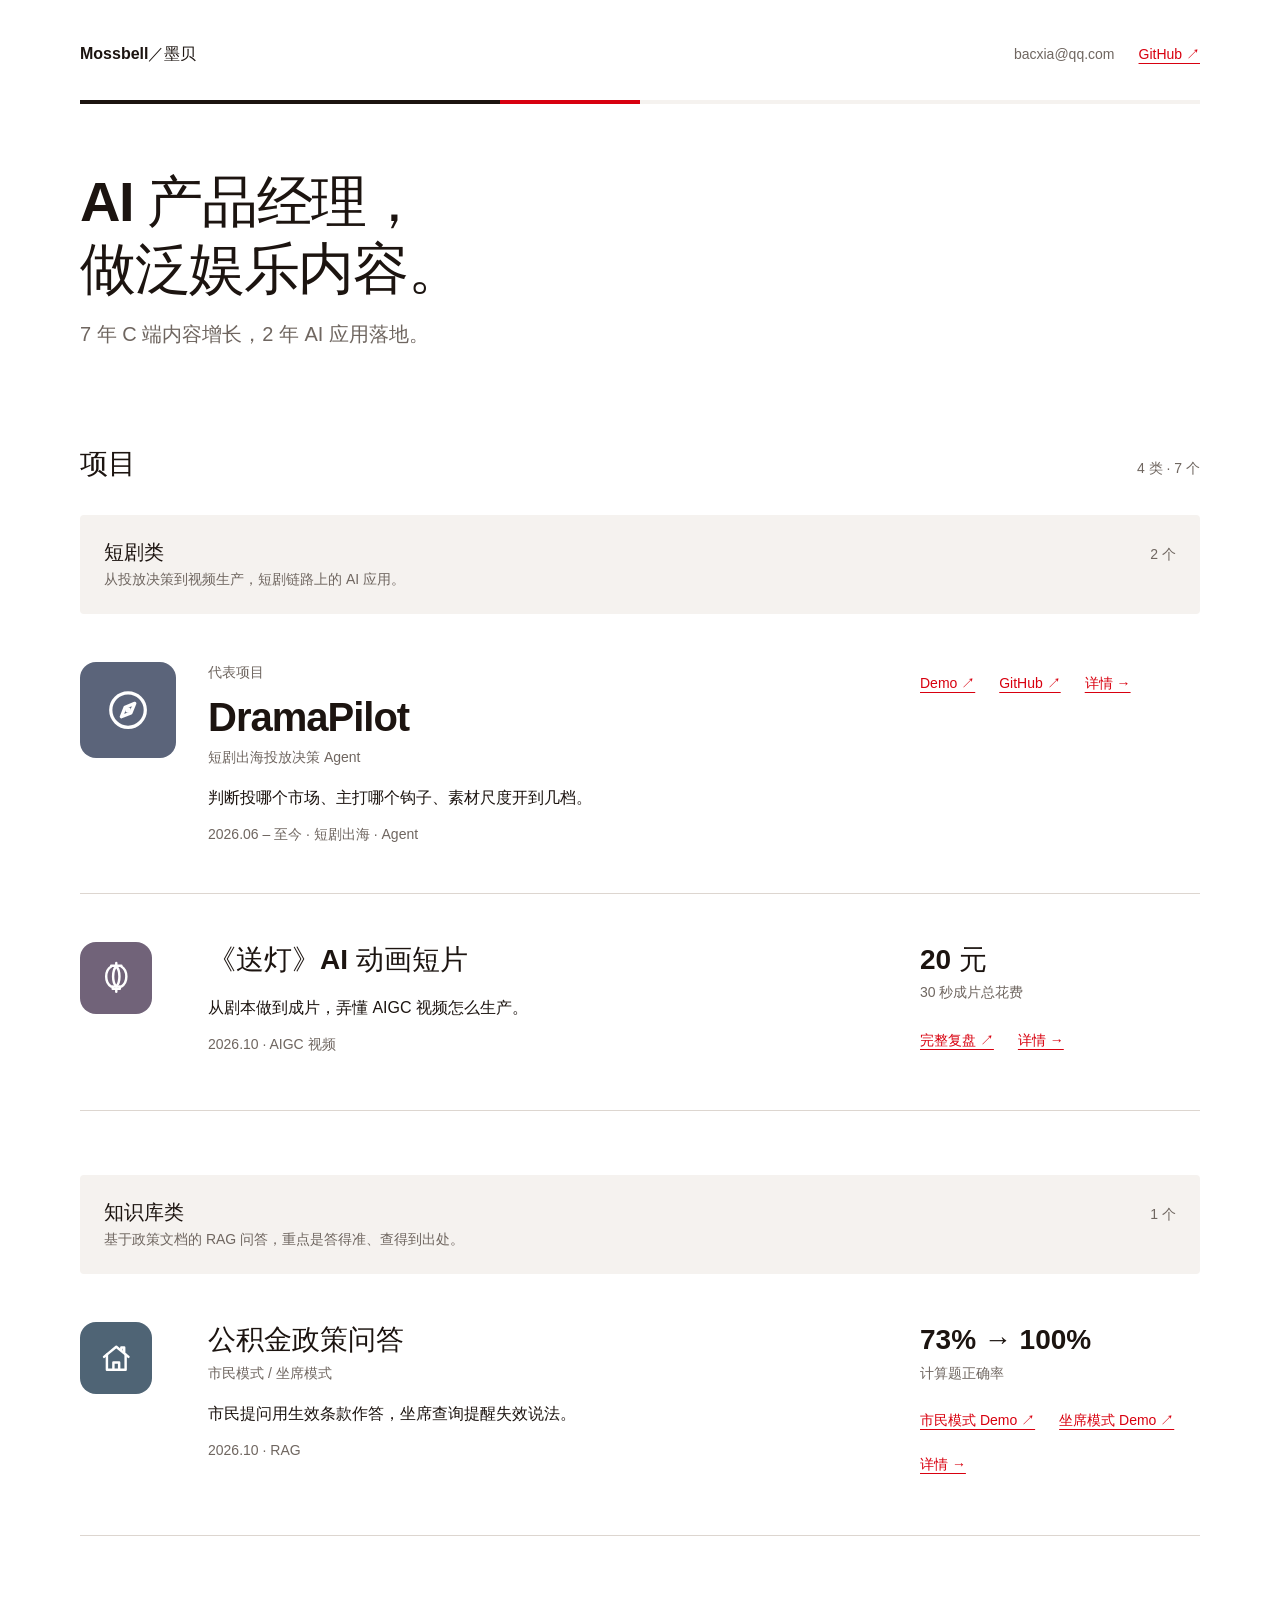
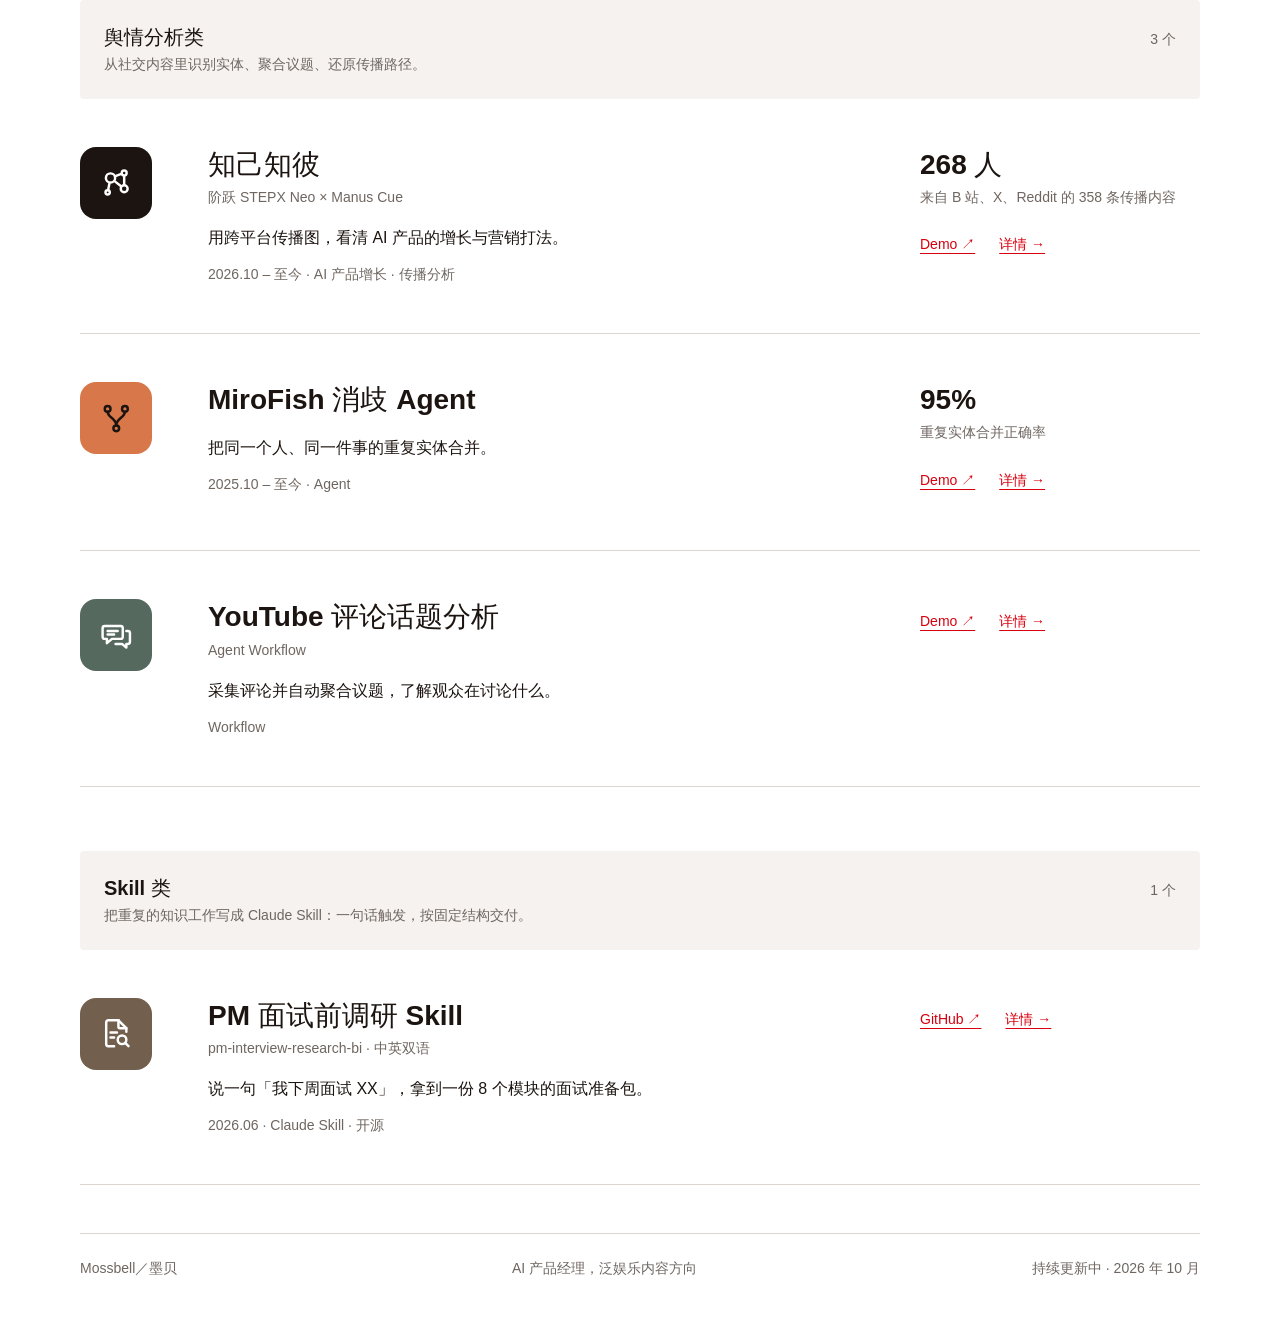
==== commit 3e5df8a5: "作品集新增知己知彼与 PM 面试前调研 Skill - 舆情分析类加入「知己知彼」（排在第一），分类说明补上「还原传播路径」 - 新增「Skill 类」，收录 pm-interview-researc" ====
--- a/index.html
+++ b/index.html
@@ -4,9 +4,9 @@
 <meta charset="utf-8">
 <meta name="viewport" content="width=device-width, initial-scale=1, viewport-fit=cover">
 <title>Mossbell／墨贝 · AI 产品作品集</title>
-<meta name="description" content="Mossbell／墨贝的 AI 产品作品集：短剧、知识库与舆情分析项目。">
+<meta name="description" content="Mossbell／墨贝的 AI 产品作品集：短剧、知识库、舆情分析与 Skill 项目。">
 <meta property="og:title" content="Mossbell／墨贝 · AI 产品作品集">
-<meta property="og:description" content="AI 产品经理，做泛娱乐内容。短剧、知识库与舆情分析项目。">
+<meta property="og:description" content="AI 产品经理，做泛娱乐内容。短剧、知识库、舆情分析与 Skill 项目。">
 <style>
 :root {
   color-scheme: light;
@@ -236,7 +236,7 @@
       <h1 class="portfolio-headline">AI 产品经理，<br>做泛娱乐内容。</h1>
       <p>7 年 C 端内容增长，2 年 AI 应用落地。</p>
     </section>
-    <div class="portfolio-project-heading" id="projects"><h2>项目</h2><span>3 类 · 5 个</span></div>
+    <div class="portfolio-project-heading" id="projects"><h2>项目</h2><span>4 类 · 7 个</span></div>
     <section class="project-group">
       <header class="category-header"><div><h2>短剧类</h2><p>从投放决策到视频生产，短剧链路上的 AI 应用。</p></div><span>2 个</span></header>
       <article class="project-card project-card--featured">
@@ -261,7 +261,12 @@
     </section>
 
     <section class="project-group">
-      <header class="category-header"><div><h2>舆情分析类</h2><p>从社交内容里识别实体、聚合议题。</p></div><span>2 个</span></header>
+      <header class="category-header"><div><h2>舆情分析类</h2><p>从社交内容里识别实体、聚合议题、还原传播路径。</p></div><span>3 个</span></header>
+      <article class="project-card">
+        <div class="project-head"><div class="project-icon" style="--pc:#1C1410" aria-hidden="true"><svg viewBox="0 0 24 24" fill="none" stroke="currentColor" stroke-width="1.7" stroke-linecap="round" stroke-linejoin="round"><circle cx="8" cy="9" r="3.2"/><circle cx="17.5" cy="5.5" r="1.7"/><circle cx="17.5" cy="16.5" r="2.4"/><circle cx="6" cy="19" r="1.5"/><path d="M11.85 7.58L15.06 6.4"/><path d="M11.22 11.54L14.91 14.46"/><path d="M7.2 13.02L6.47 16.65"/><path d="M17.5 8.1L17.5 13.2"/></svg></div><div class="project-titles"><h3 class="project-title"><a href="#zhijizhibi" data-open="zhijizhibi">知己知彼</a></h3><p class="project-subtitle">阶跃 STEPX Neo × Manus Cue</p></div></div>
+        <div class="project-body"><p class="project-value">用跨平台传播图，看清 AI 产品的增长与营销打法。</p><p class="project-tags">2026.10 – 至今 · AI 产品增长 · 传播分析</p></div>
+        <div class="project-side"><div class="project-metric"><b>268&nbsp;人</b><span>来自 B 站、X、Reddit 的 358 条传播内容</span></div><div class="project-actions"><a class="project-link" href="zhijizhibi/" target="_blank" rel="noopener">Demo ↗</a><a class="project-link" href="#zhijizhibi" data-open="zhijizhibi">详情 →</a></div></div>
+      </article>
       <article class="project-card" data-accent-family="warm">
         <div class="project-head"><div class="project-icon" style="--pc:#D8784A" aria-hidden="true"><svg viewBox="0 0 24 24" fill="none" stroke="currentColor" stroke-width="1.7" stroke-linecap="round" stroke-linejoin="round"><circle cx="6" cy="5.5" r="2"/><circle cx="18" cy="5.5" r="2"/><circle cx="12" cy="19" r="2"/><path d="M6 7.5c0 4 6 4.5 6 9.5"/><path d="M18 7.5c0 4-6 4.5-6 9.5"/></svg></div><div class="project-titles"><h3 class="project-title"><a href="#mirofish" data-open="mirofish">MiroFish 消歧 Agent</a></h3></div></div>
         <div class="project-body"><p class="project-value">把同一个人、同一件事的重复实体合并。</p><p class="project-tags">2025.10 – 至今 · Agent</p></div>
@@ -274,6 +279,15 @@
       </article>
     </section>
 
+    <section class="project-group">
+      <header class="category-header"><div><h2>Skill 类</h2><p>把重复的知识工作写成 Claude Skill：一句话触发，按固定结构交付。</p></div><span>1 个</span></header>
+      <article class="project-card">
+        <div class="project-head"><div class="project-icon" style="--pc:#725F4E" aria-hidden="true"><svg viewBox="0 0 24 24" fill="none" stroke="currentColor" stroke-width="1.7" stroke-linecap="round" stroke-linejoin="round"><path d="M13.5 3H6.5A1.5 1.5 0 0 0 5 4.5v15A1.5 1.5 0 0 0 6.5 21h4"/><path d="M13.5 3L19 8.5V11"/><path d="M13.5 3v4.5a1 1 0 0 0 1 1H19"/><path d="M8 11.5h4.5M8 15h2.5"/><circle cx="16" cy="16.5" r="3"/><path d="M18.2 18.7L20.5 21"/></svg></div><div class="project-titles"><h3 class="project-title"><a href="#pm-research" data-open="pm-research">PM 面试前调研 Skill</a></h3><p class="project-subtitle">pm-interview-research-bi · 中英双语</p></div></div>
+        <div class="project-body"><p class="project-value">说一句「我下周面试 XX」，拿到一份 8 个模块的面试准备包。</p><p class="project-tags">2026.06 · Claude Skill · 开源</p></div>
+        <div class="project-side"><div class="project-actions"><a class="project-link" href="https://github.com/bacxia-web/pm-interview-research-bi" target="_blank" rel="noopener noreferrer">GitHub ↗</a><a class="project-link" href="#pm-research" data-open="pm-research">详情 →</a></div></div>
+      </article>
+    </section>
+
   </main>
 
   <article class="detail" id="view-dramapilot" data-view="dramapilot" hidden>
@@ -311,12 +325,26 @@
     <div class="project-actions dlinks"><a class="button" href="https://bit.ly/ytb-insight" target="_blank" rel="noopener noreferrer">Demo ↗</a></div>
     <section class="dsec"><h2>核心逻辑</h2><div class="mode"><div class="flow-steps"><div class="flow-step"><strong>调度层</strong></div><span class="flow-arrow" aria-hidden="true">→</span><div class="flow-step"><strong>推理层</strong><span>本地 Qwen</span></div><span class="flow-arrow" aria-hidden="true">→</span><div class="flow-step"><strong>工具层</strong><span>YouTube Data API</span></div></div></div></section><section class="dsec"><h2>关键做法与取舍</h2><div class="callout callout--key"><strong>换场景只换工具层</strong><p>调度、推理、工具三层分开，换一个场景只需替换工具层。</p></div><div class="mode"><ul class="note-list"><li>2 个已验证场景：播客总结、评论议题聚合。</li><li>0 元成本：推理跑在本地 Qwen，采集用官方免费 API。</li><li>失败归因机制：每次失败都能定位是调度、推理还是工具出的问题。</li><li>小红书评论采集被风控卡住后，转到有官方 API 的 YouTube。</li></ul></div></section>
   </article>
+  <article class="detail" id="view-zhijizhibi" data-view="zhijizhibi" hidden>
+    <a class="project-link" href="#projects" data-back>← 全部项目</a>
+    <header class="dhead"><div class="project-icon project-icon--large" style="--pc:#1C1410" aria-hidden="true"><svg viewBox="0 0 24 24" fill="none" stroke="currentColor" stroke-width="1.7" stroke-linecap="round" stroke-linejoin="round"><circle cx="8" cy="9" r="3.2"/><circle cx="17.5" cy="5.5" r="1.7"/><circle cx="17.5" cy="16.5" r="2.4"/><circle cx="6" cy="19" r="1.5"/><path d="M11.85 7.58L15.06 6.4"/><path d="M11.22 11.54L14.91 14.46"/><path d="M7.2 13.02L6.47 16.65"/><path d="M17.5 8.1L17.5 13.2"/></svg></div><div class="project-titles"><h1>知己知彼 · AI 产品增长与营销打法传播图</h1><p class="project-tags">2026.10 – 至今 · AI 产品增长 · 传播分析</p></div></header>
+    <p class="dsum">选一次 AI 产品的推广，把它在社交平台上的传播还原成人物关系和传播链，再和产品内的增长、商业化动作对照着看。首批一个国内、一个海外：阶跃 STEPX Neo（B 站）对比 Manus Cue（X + Reddit）。</p>
+    <div class="project-actions dlinks"><a class="button" href="zhijizhibi/" target="_blank" rel="noopener">Demo ↗</a></div>
+    <section class="dsec"><h2>核心逻辑</h2><div class="mode"><div class="flow-steps"><div class="flow-step"><strong>采集</strong><span>事件在 B 站、X、Reddit 上的内容与账号</span></div><span class="flow-arrow" aria-hidden="true">→</span><div class="flow-step"><strong>智能判断</strong><span>大模型逐条判内容类型、情绪、对应的产品动作；规则推断传播关系</span></div><span class="flow-arrow" aria-hidden="true">→</span><div class="flow-step"><strong>并入本体</strong><span>人和账号只有一张大图，跨事件复用</span></div><span class="flow-arrow" aria-hidden="true">→</span><div class="flow-step"><strong>按事件切片</strong><span>关系图、时间泳道、传播链、对比</span></div></div></div><p class="note">当前是 MVP：事件由人工选定，自动发现候选热门事件放在下一步。</p></section><section class="dsec"><h2>亮点数据</h2><div class="evidence"><div class="evidence-item"><b class="evidence-value">358 条</b><p>传播内容入图，涉及 268 人、356 条关系</p></div><div class="evidence-item"><b class="evidence-value">14 个</b><p>产品内增长与商业化动作（首发、邀请码、预售、定价等），和传播排在同一条时间线上</p></div><div class="evidence-item"><b class="evidence-value">3 个平台</b><p>B 站、X、Reddit，同一个产品在不同平台的声量和口碑分开看</p></div></div></section><section class="dsec"><h2>初步发现</h2><ul class="note-list"><li>话题热度不等于产品声量：B 站话题活动「STEPX狂想计划」下，约三分之一投稿只挂了话题，内容和手机无关。看活动效果要用有效声量。</li><li>同一个 Cue，X 上负面约 10%，Reddit 上约 41%。X 上是新用户在求码、晒功能；Reddit 上是老用户在抱怨原来的 Agent 入口换成了 Cue，而 Cue 还要邀请码。拉新在 X 做声量，代价落在存量用户身上。</li><li>Cue 的电话号码网页端 $9.99、iOS 端 $0.99，这个价差被博主做成「捡漏教程」互相搬运，成了首周中文区传播最广的内容之一：商业化漏洞反而成了增长素材。</li></ul><p class="note">以上为系统初判，抽检确认中。</p></section><section class="dsec"><h2>关键做法与取舍</h2><div class="callout callout--key"><strong>一张大图，按事件切片</strong><p>人和账号只建一份本体，每个事件只取相关的部分来画；在多个事件里出现的人会被标出来。</p></div><div class="mode"><ul class="note-list"><li>传播之外，把产品内的动作（邀请码、预售、定价）按时间和传播阶段排在一起，看哪一步带来了哪一波声量。</li><li>直接证据和推断分开画：回复、引用、@ 画实线，按时间和内容推断的关系画虚线。</li><li>机器判断先标「初判」：工作台里有抽检队列，人工修正写回本体，重跑管道时自动应用。</li></ul></div></section><p class="notice">个人研究，数据来自各平台公开内容。</p>
+  </article>
+  <article class="detail" id="view-pm-research" data-view="pm-research" hidden>
+    <a class="project-link" href="#projects" data-back>← 全部项目</a>
+    <header class="dhead"><div class="project-icon project-icon--large" style="--pc:#725F4E" aria-hidden="true"><svg viewBox="0 0 24 24" fill="none" stroke="currentColor" stroke-width="1.7" stroke-linecap="round" stroke-linejoin="round"><path d="M13.5 3H6.5A1.5 1.5 0 0 0 5 4.5v15A1.5 1.5 0 0 0 6.5 21h4"/><path d="M13.5 3L19 8.5V11"/><path d="M13.5 3v4.5a1 1 0 0 0 1 1H19"/><path d="M8 11.5h4.5M8 15h2.5"/><circle cx="16" cy="16.5" r="3"/><path d="M18.2 18.7L20.5 21"/></svg></div><div class="project-titles"><h1>PM 面试前调研 Skill</h1><p class="project-tags">2026.06 · Claude Skill · 开源</p></div></header>
+    <p class="dsum">把「面试前调研一家公司」流程化的 Claude Skill：说一句「我下周面试 XX」，先问清 5 个参数，再按 6 个维度分组搜索，最后交付一份 8 个模块的面试准备包（默认 Word）。</p>
+    <div class="project-actions dlinks"><a class="button" href="https://github.com/bacxia-web/pm-interview-research-bi" target="_blank" rel="noopener noreferrer">GitHub ↗</a></div>
+    <section class="dsec"><h2>核心逻辑</h2><div class="mode"><div class="flow-steps"><div class="flow-step"><strong>问清 5 个参数</strong><span>公司、岗位、岗位类型、个人背景、交付形式与深度</span></div><span class="flow-arrow" aria-hidden="true">→</span><div class="flow-step"><strong>6 个维度搜索</strong><span>公司基础、近期动作、核心人物、指标与商业模式、竞品、PM 个人账号</span></div><span class="flow-arrow" aria-hidden="true">→</span><div class="flow-step"><strong>按 8 个模块组织</strong><span>顺序固定</span></div><span class="flow-arrow" aria-hidden="true">→</span><div class="flow-step"><strong>生成 Word</strong><span>脚手架脚本，改一个常量切换中英</span></div><span class="flow-arrow" aria-hidden="true">→</span><div class="flow-step"><strong>给下一步建议</strong><span>2–3 个可执行动作</span></div></div></div><p class="note">8 个模块：岗位定位与 JD 解读、公司画像、近 6 个月产品改动、PM 公开发言与账号挖掘路径、核心指标与瓶颈、竞品快评、入职 30 天计划、高概率问题与反问（5 + 5）。每个模块配中英模板和实战示例。</p></section><section class="dsec"><h2>关键做法与取舍</h2><div class="callout callout--key"><strong>拒答比瞎答好</strong><p>查不到的指标写「公开信息不可得」，推演出的结论标「推断」，和已核实的事实分开。</p></div><div class="mode"><ul class="note-list"><li>信号优于数据：每个事实后面跟一句「这意味着什么」，不堆资料。</li><li>按公司所在市场选信息源：国内公司查脉脉、知乎、即刻、小红书、公众号；海外公司查 LinkedIn、X、Substack、Reddit、Hacker News。</li><li>竞品快评按岗位类型换视角，30 天计划按候选人背景换写法；只用最近 12 个月的资料。</li><li>对话用什么语言，交付就用什么语言；交付时说明这是公开信息合成，私域信息靠内推和一手访谈补全。</li></ul></div></section>
+  </article>
 
   <footer class="portfolio-footer"><span>Mossbell／墨贝</span><span class="mail">bacxia@qq.com</span><span>AI 产品经理，泛娱乐内容方向</span><span>持续更新中 · 2026 年 10 月</span></footer>
 </div>
 <script>
 (function(){
-  var keys=['dramapilot', 'songdeng', 'housing-fund', 'mirofish', 'youtube'];
+  var keys=['dramapilot', 'songdeng', 'housing-fund', 'zhijizhibi', 'mirofish', 'youtube', 'pm-research'];
   var views=document.querySelectorAll('[data-view]');
   var lastScroll=0;
   function show(k){
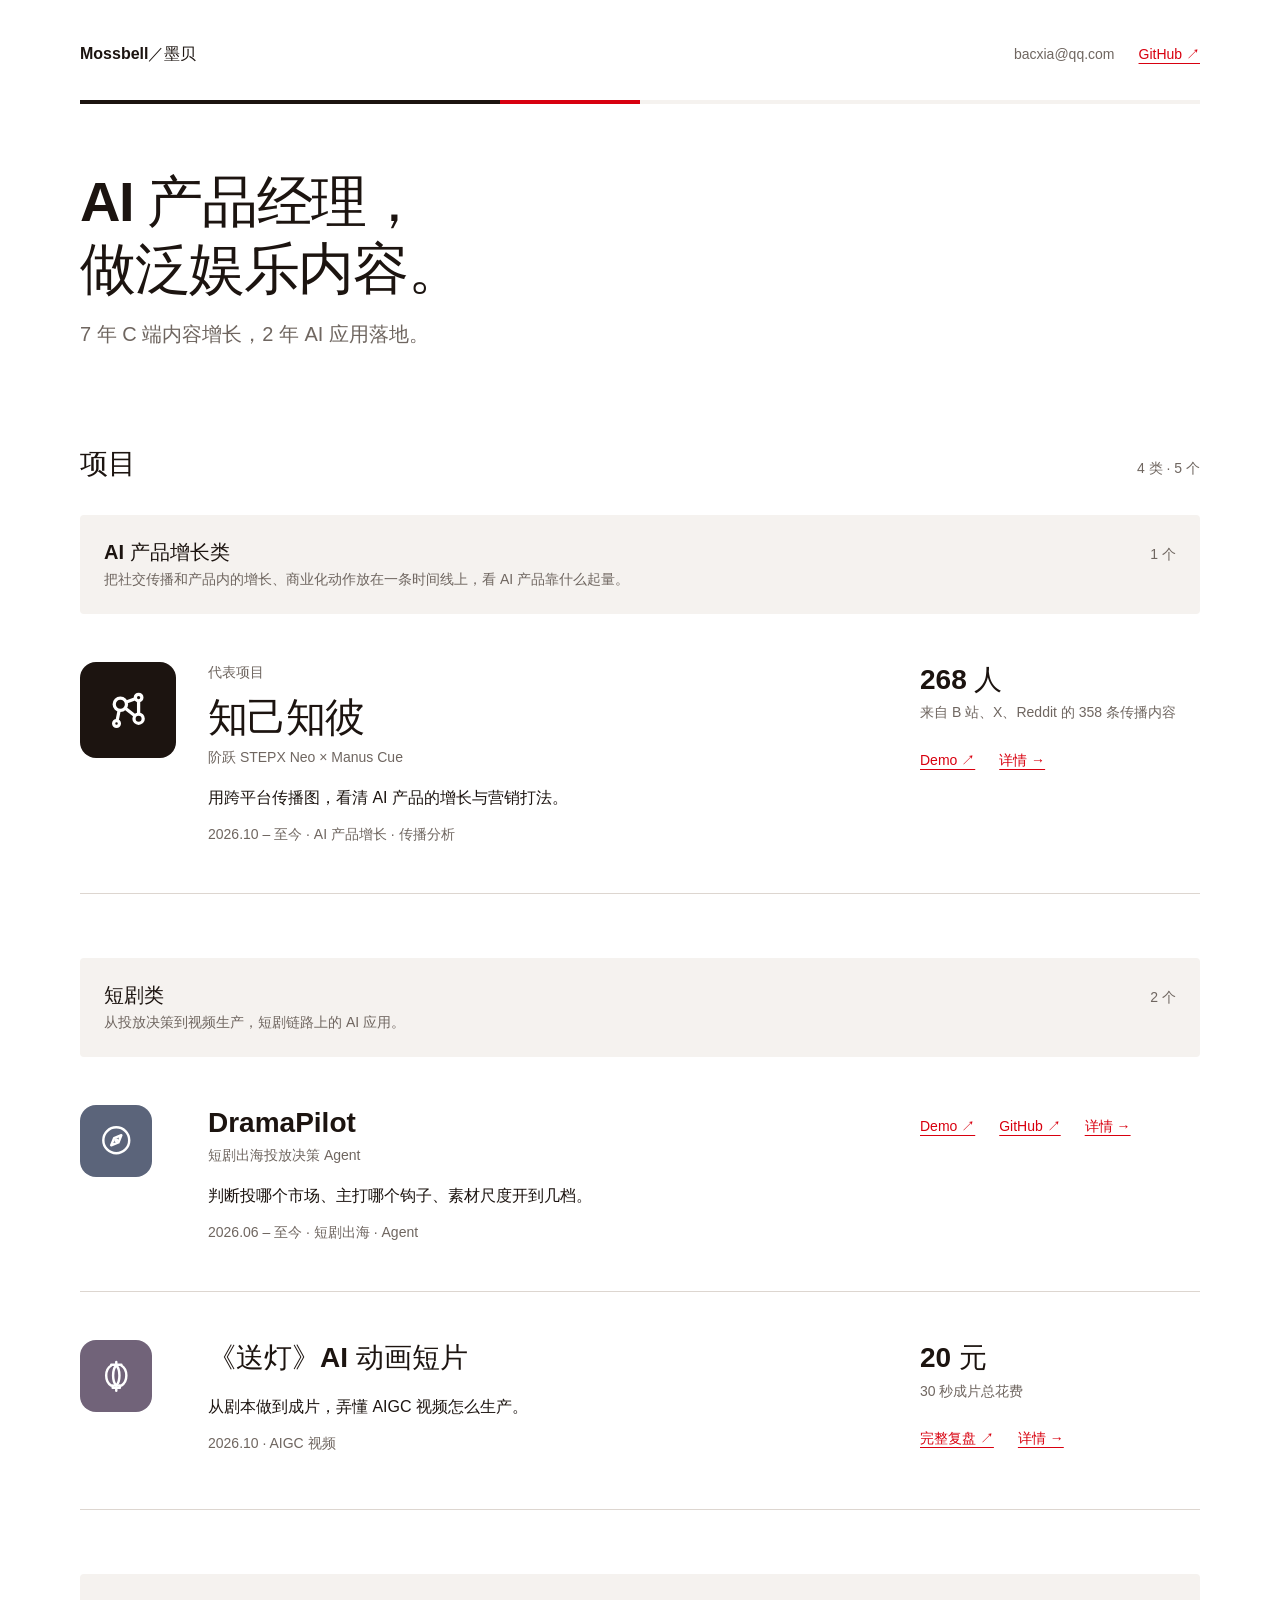
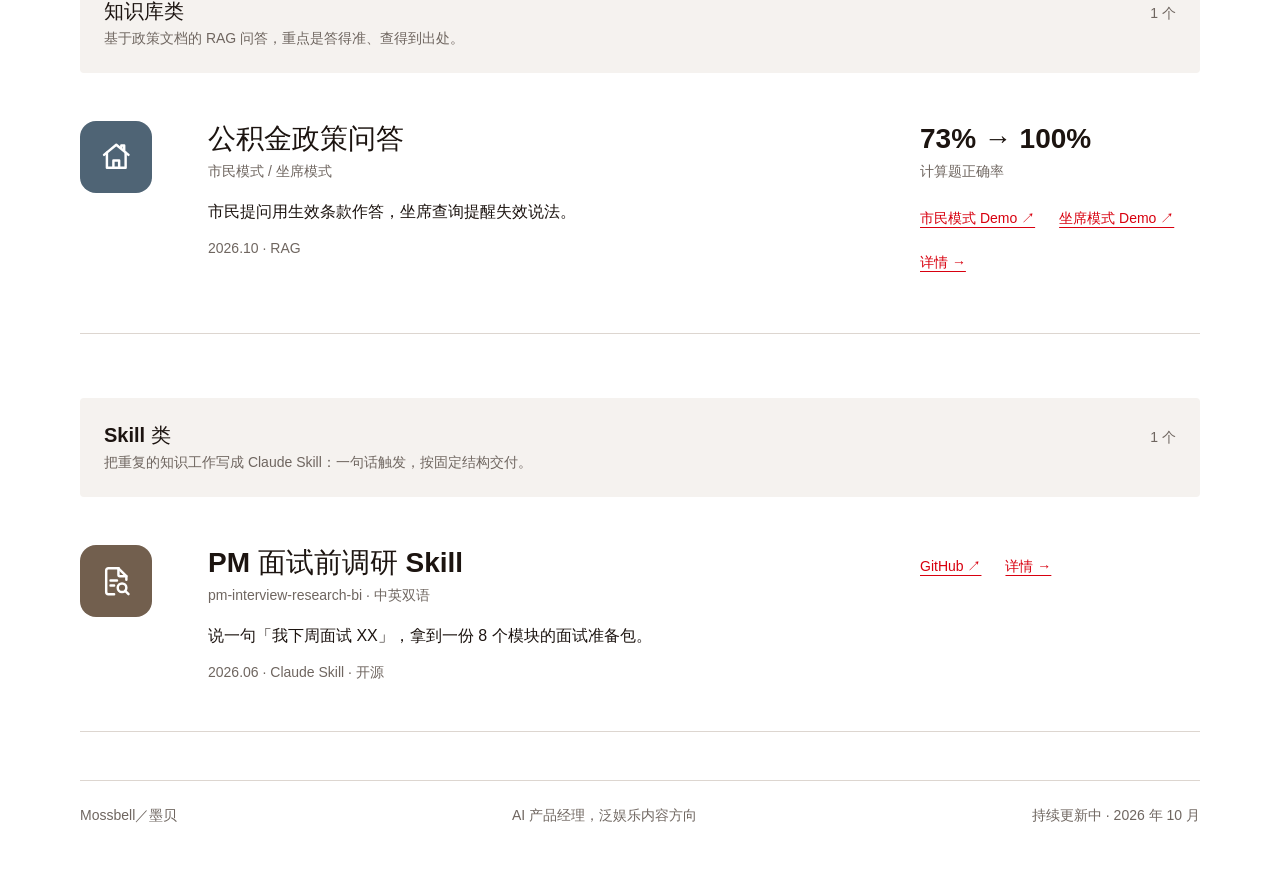
==== commit ef30931d: "作品集首页：舆情分析类改为「AI 产品增长类」并移到最前 - 分组改名为「AI 产品增长类」，说明改为：把社交传播和产品内的增长、商业化动作放在一条时间线上，看 AI 产品靠什么起量 - 撤下 Mir" ====
--- a/index.html
+++ b/index.html
@@ -4,9 +4,9 @@
 <meta charset="utf-8">
 <meta name="viewport" content="width=device-width, initial-scale=1, viewport-fit=cover">
 <title>Mossbell／墨贝 · AI 产品作品集</title>
-<meta name="description" content="Mossbell／墨贝的 AI 产品作品集：短剧、知识库、舆情分析与 Skill 项目。">
+<meta name="description" content="Mossbell／墨贝的 AI 产品作品集：AI 产品增长、短剧、知识库与 Skill 项目。">
 <meta property="og:title" content="Mossbell／墨贝 · AI 产品作品集">
-<meta property="og:description" content="AI 产品经理，做泛娱乐内容。短剧、知识库、舆情分析与 Skill 项目。">
+<meta property="og:description" content="AI 产品经理，做泛娱乐内容。AI 产品增长、短剧、知识库与 Skill 项目。">
 <style>
 :root {
   color-scheme: light;
@@ -236,11 +236,20 @@
       <h1 class="portfolio-headline">AI 产品经理，<br>做泛娱乐内容。</h1>
       <p>7 年 C 端内容增长，2 年 AI 应用落地。</p>
     </section>
-    <div class="portfolio-project-heading" id="projects"><h2>项目</h2><span>4 类 · 7 个</span></div>
+    <div class="portfolio-project-heading" id="projects"><h2>项目</h2><span>4 类 · 5 个</span></div>
+    <section class="project-group">
+      <header class="category-header"><div><h2>AI 产品增长类</h2><p>把社交传播和产品内的增长、商业化动作放在一条时间线上，看 AI 产品靠什么起量。</p></div><span>1 个</span></header>
+      <article class="project-card project-card--featured">
+        <div class="project-head"><div class="project-icon" style="--pc:#1C1410" aria-hidden="true"><svg viewBox="0 0 24 24" fill="none" stroke="currentColor" stroke-width="1.7" stroke-linecap="round" stroke-linejoin="round"><circle cx="8" cy="9" r="3.2"/><circle cx="17.5" cy="5.5" r="1.7"/><circle cx="17.5" cy="16.5" r="2.4"/><circle cx="6" cy="19" r="1.5"/><path d="M11.85 7.58L15.06 6.4"/><path d="M11.22 11.54L14.91 14.46"/><path d="M7.2 13.02L6.47 16.65"/><path d="M17.5 8.1L17.5 13.2"/></svg></div><div class="project-titles"><p class="project-kicker">代表项目</p><h3 class="project-title"><a href="#zhijizhibi" data-open="zhijizhibi">知己知彼</a></h3><p class="project-subtitle">阶跃 STEPX Neo × Manus Cue</p></div></div>
+        <div class="project-body"><p class="project-value">用跨平台传播图，看清 AI 产品的增长与营销打法。</p><p class="project-tags">2026.10 – 至今 · AI 产品增长 · 传播分析</p></div>
+        <div class="project-side"><div class="project-metric"><b>268&nbsp;人</b><span>来自 B 站、X、Reddit 的 358 条传播内容</span></div><div class="project-actions"><a class="project-link" href="zhijizhibi/" target="_blank" rel="noopener">Demo ↗</a><a class="project-link" href="#zhijizhibi" data-open="zhijizhibi">详情 →</a></div></div>
+      </article>
+    </section>
+
     <section class="project-group">
       <header class="category-header"><div><h2>短剧类</h2><p>从投放决策到视频生产，短剧链路上的 AI 应用。</p></div><span>2 个</span></header>
-      <article class="project-card project-card--featured">
-        <div class="project-head"><div class="project-icon" style="--pc:#5B647A" aria-hidden="true"><svg viewBox="0 0 24 24" fill="none" stroke="currentColor" stroke-width="1.7" stroke-linecap="round" stroke-linejoin="round"><circle cx="12" cy="12" r="9"/><path d="M15.5 8.5l-2 5-5 2 2-5z"/><circle cx="12" cy="12" r="0.6" fill="currentColor"/></svg></div><div class="project-titles"><p class="project-kicker">代表项目</p><h3 class="project-title"><a href="#dramapilot" data-open="dramapilot">DramaPilot</a></h3><p class="project-subtitle">短剧出海投放决策 Agent</p></div></div>
+      <article class="project-card">
+        <div class="project-head"><div class="project-icon" style="--pc:#5B647A" aria-hidden="true"><svg viewBox="0 0 24 24" fill="none" stroke="currentColor" stroke-width="1.7" stroke-linecap="round" stroke-linejoin="round"><circle cx="12" cy="12" r="9"/><path d="M15.5 8.5l-2 5-5 2 2-5z"/><circle cx="12" cy="12" r="0.6" fill="currentColor"/></svg></div><div class="project-titles"><h3 class="project-title"><a href="#dramapilot" data-open="dramapilot">DramaPilot</a></h3><p class="project-subtitle">短剧出海投放决策 Agent</p></div></div>
         <div class="project-body"><p class="project-value">判断投哪个市场、主打哪个钩子、素材尺度开到几档。</p><p class="project-tags">2026.06 – 至今 · 短剧出海 · Agent</p></div>
         <div class="project-side"><div class="project-actions"><a class="project-link" href="https://bacxia-web.github.io/dramapilot/" target="_blank" rel="noopener noreferrer">Demo ↗</a><a class="project-link" href="https://github.com/bacxia-web/dramapilot" target="_blank" rel="noopener noreferrer">GitHub ↗</a><a class="project-link" href="#dramapilot" data-open="dramapilot">详情 →</a></div></div>
       </article>
@@ -261,25 +270,6 @@
     </section>
 
     <section class="project-group">
-      <header class="category-header"><div><h2>舆情分析类</h2><p>从社交内容里识别实体、聚合议题、还原传播路径。</p></div><span>3 个</span></header>
-      <article class="project-card">
-        <div class="project-head"><div class="project-icon" style="--pc:#1C1410" aria-hidden="true"><svg viewBox="0 0 24 24" fill="none" stroke="currentColor" stroke-width="1.7" stroke-linecap="round" stroke-linejoin="round"><circle cx="8" cy="9" r="3.2"/><circle cx="17.5" cy="5.5" r="1.7"/><circle cx="17.5" cy="16.5" r="2.4"/><circle cx="6" cy="19" r="1.5"/><path d="M11.85 7.58L15.06 6.4"/><path d="M11.22 11.54L14.91 14.46"/><path d="M7.2 13.02L6.47 16.65"/><path d="M17.5 8.1L17.5 13.2"/></svg></div><div class="project-titles"><h3 class="project-title"><a href="#zhijizhibi" data-open="zhijizhibi">知己知彼</a></h3><p class="project-subtitle">阶跃 STEPX Neo × Manus Cue</p></div></div>
-        <div class="project-body"><p class="project-value">用跨平台传播图，看清 AI 产品的增长与营销打法。</p><p class="project-tags">2026.10 – 至今 · AI 产品增长 · 传播分析</p></div>
-        <div class="project-side"><div class="project-metric"><b>268&nbsp;人</b><span>来自 B 站、X、Reddit 的 358 条传播内容</span></div><div class="project-actions"><a class="project-link" href="zhijizhibi/" target="_blank" rel="noopener">Demo ↗</a><a class="project-link" href="#zhijizhibi" data-open="zhijizhibi">详情 →</a></div></div>
-      </article>
-      <article class="project-card" data-accent-family="warm">
-        <div class="project-head"><div class="project-icon" style="--pc:#D8784A" aria-hidden="true"><svg viewBox="0 0 24 24" fill="none" stroke="currentColor" stroke-width="1.7" stroke-linecap="round" stroke-linejoin="round"><circle cx="6" cy="5.5" r="2"/><circle cx="18" cy="5.5" r="2"/><circle cx="12" cy="19" r="2"/><path d="M6 7.5c0 4 6 4.5 6 9.5"/><path d="M18 7.5c0 4-6 4.5-6 9.5"/></svg></div><div class="project-titles"><h3 class="project-title"><a href="#mirofish" data-open="mirofish">MiroFish 消歧 Agent</a></h3></div></div>
-        <div class="project-body"><p class="project-value">把同一个人、同一件事的重复实体合并。</p><p class="project-tags">2025.10 – 至今 · Agent</p></div>
-        <div class="project-side"><div class="project-metric"><b>95%</b><span>重复实体合并正确率</span></div><div class="project-actions"><a class="project-link" href="https://bit.ly/mirofish-demo" target="_blank" rel="noopener noreferrer">Demo ↗</a><a class="project-link" href="#mirofish" data-open="mirofish">详情 →</a></div></div>
-      </article>
-      <article class="project-card">
-        <div class="project-head"><div class="project-icon" style="--pc:#55695F" aria-hidden="true"><svg viewBox="0 0 24 24" fill="none" stroke="currentColor" stroke-width="1.7" stroke-linecap="round" stroke-linejoin="round"><path d="M4 5.5h11a1.5 1.5 0 0 1 1.5 1.5v6A1.5 1.5 0 0 1 15 14.5H9l-3.5 3v-3H4A1.5 1.5 0 0 1 2.5 13V7A1.5 1.5 0 0 1 4 5.5z"/><path d="M19 9h1A1.5 1.5 0 0 1 21.5 10.5v6A1.5 1.5 0 0 1 20 18h-1v2.5L16 18h-4.5"/><path d="M6 9h7M6 11.5h4.5"/></svg></div><div class="project-titles"><h3 class="project-title"><a href="#youtube" data-open="youtube">YouTube 评论话题分析</a></h3><p class="project-subtitle">Agent Workflow</p></div></div>
-        <div class="project-body"><p class="project-value">采集评论并自动聚合议题，了解观众在讨论什么。</p><p class="project-tags">Workflow</p></div>
-        <div class="project-side"><div class="project-actions"><a class="project-link" href="https://bit.ly/ytb-insight" target="_blank" rel="noopener noreferrer">Demo ↗</a><a class="project-link" href="#youtube" data-open="youtube">详情 →</a></div></div>
-      </article>
-    </section>
-
-    <section class="project-group">
       <header class="category-header"><div><h2>Skill 类</h2><p>把重复的知识工作写成 Claude Skill：一句话触发，按固定结构交付。</p></div><span>1 个</span></header>
       <article class="project-card">
         <div class="project-head"><div class="project-icon" style="--pc:#725F4E" aria-hidden="true"><svg viewBox="0 0 24 24" fill="none" stroke="currentColor" stroke-width="1.7" stroke-linecap="round" stroke-linejoin="round"><path d="M13.5 3H6.5A1.5 1.5 0 0 0 5 4.5v15A1.5 1.5 0 0 0 6.5 21h4"/><path d="M13.5 3L19 8.5V11"/><path d="M13.5 3v4.5a1 1 0 0 0 1 1H19"/><path d="M8 11.5h4.5M8 15h2.5"/><circle cx="16" cy="16.5" r="3"/><path d="M18.2 18.7L20.5 21"/></svg></div><div class="project-titles"><h3 class="project-title"><a href="#pm-research" data-open="pm-research">PM 面试前调研 Skill</a></h3><p class="project-subtitle">pm-interview-research-bi · 中英双语</p></div></div>
@@ -311,20 +301,6 @@
     <div class="project-actions dlinks"><a class="button" href="https://udify.app/chat/VSRTF28HFS4vVqmw" target="_blank" rel="noopener noreferrer">市民模式 Demo ↗</a><a class="button button--secondary" href="https://udify.app/chat/d6lBpDCqiYpZsMNn" target="_blank" rel="noopener noreferrer">坐席模式 Demo ↗</a></div>
     <section class="dsec"><h2>核心逻辑</h2><div class="mode"><h3>市民模式</h3><p class="mode-sum">基于 Dify 搭建的北京住房公积金政策问答，市民直接提问，只用生效条款作答、注明出处，缺信息先追问，答不了转人工。</p><div class="flow-steps"><div class="flow-step"><strong>问题分类</strong><span>政策咨询 / 分中心缴存 / 个人查询 / 超出范围 / 违规套取</span></div><span class="flow-arrow" aria-hidden="true">→</span><div class="flow-step"><strong>按元数据检索</strong><span>只取生效、且非国管体系的条款</span></div><span class="flow-arrow" aria-hidden="true">→</span><div class="flow-step"><strong>代码计算额度</strong><span>先提取参数</span></div><span class="flow-arrow" aria-hidden="true">→</span><div class="flow-step"><strong>大模型按依据作答</strong><span>标注来源</span></div></div><figure class="shot"><a href="assets/housing-fund-dify-workflow.webp" target="_blank" rel="noopener"><img src="assets/housing-fund-dify-workflow.webp" width="2168" height="1272" loading="lazy" alt="Dify 工作流截图：问题分类器分出五类问题，政策咨询走生效条款检索、参数提取、代码计算、大模型作答；分中心缴存单独检索国管文档；个人查询、超出范围、违规套取三类直接返回固定话术"></a><figcaption>Dify 工作流实图：五类问题分流，三类走固定话术不经过大模型；计算由代码完成，大模型只负责解释。点击看大图。</figcaption></figure></div><div class="mode"><h3>坐席模式</h3><p class="mode-sum">给 12329 热线坐席用的辅助助手，输入市民诉求，输出参考答案、原文出处、推荐话术，并提醒哪些说法已失效。</p><div class="flow-steps"><div class="flow-step"><strong>坐席录入诉求</strong></div><span class="flow-arrow" aria-hidden="true">→</span><div class="flow-step"><strong>检索</strong><span>不过滤失效条款，故意找出旧规定</span></div><span class="flow-arrow" aria-hidden="true">→</span><div class="flow-step"><strong>代码计算额度</strong></div><span class="flow-arrow" aria-hidden="true">→</span><div class="flow-step"><strong>按固定五段输出</strong><span>诉求 / 参考答案 / 推荐话术 / 需追问 / 已失效条款提醒</span></div></div></div></section><section class="dsec"><h2>亮点数据</h2><div class="evidence"><div class="evidence-item"><b class="evidence-value">73% → 100%</b><p>计算题正确率（5 道计算题 × 每题 3 次），把装修提取、贷款额度、租房提取的公式计算从大模型交给代码</p></div><div class="evidence-item"><b class="evidence-value">9/9</b><p>陷阱题实测全部通过（含过期条款、计算、体系分流、拒答、追问、坐席题）</p></div><div class="evidence-item"><b class="evidence-value">约 12 秒</b><p>平均响应时间，推理强度调低后，原来约 30 秒</p></div></div><p class="note">8 个官方来源整理成 46 条政策，其中 3 条已失效并标注替代关系。</p></section><section class="dsec"><h2>关键做法与取舍</h2><div class="callout callout--key"><strong>同一个知识库、两种用法</strong><p>市民模式把失效条款过滤掉，坐席模式把它找出来标红。</p></div><div class="mode"><h3>市民模式</h3><ul class="note-list"><li>每条政策带元数据：发布日期、生效 / 失效、适用体系（北京市 / 国管 / 全国）、来源类型（官方原文 / 媒体转述）。</li><li>实测发现：不开过滤时，已失效的「无发票每月 1500 元」条款在检索结果中排第 2；开启过滤后不再出现。</li><li>查个人数据、超出范围、违规套取三类问题走固定话术，不经过大模型。</li></ul></div><div class="mode"><h3>坐席模式</h3><ul class="note-list"><li>市民可能拿着旧说法来问（例如「以前每季度到账 4500 元」），坐席需要知道旧规定是什么、被哪条替代。</li><li>回答给坐席看，不直接给市民，中间有人把关。</li></ul></div></section><section class="dsec"><h2>踩过的坑</h2><ul class="note-list"><li>元数据手工填错（来源编号、日期）→ 结论：生产环境应由系统按字段自动生成标签。</li><li>免费向量额度用完导致检索全空 → 换向量模型后维度不匹配 → 重建知识库。</li><li>提速后模型先写结论再算，出现「先写 30 万再改口 25 万」→ 做对照实验，计算交给代码。</li><li>免费的 Flash 模型拥堵，实测比旗舰模型还慢 → 选模型看实测而不是看名字。</li></ul></section><p class="notice">个人作品演示，非官方服务，政策以北京住房公积金管理中心公布为准。</p>
   </article>
-  <article class="detail" id="view-mirofish" data-view="mirofish" data-accent-family="warm" hidden>
-    <a class="project-link" href="#projects" data-back>← 全部项目</a>
-    <header class="dhead"><div class="project-icon project-icon--large" style="--pc:#D8784A" aria-hidden="true"><svg viewBox="0 0 24 24" fill="none" stroke="currentColor" stroke-width="1.7" stroke-linecap="round" stroke-linejoin="round"><circle cx="6" cy="5.5" r="2"/><circle cx="18" cy="5.5" r="2"/><circle cx="12" cy="19" r="2"/><path d="M6 7.5c0 4 6 4.5 6 9.5"/><path d="M18 7.5c0 4-6 4.5-6 9.5"/></svg></div><div class="project-titles"><h1>MiroFish 消歧 Agent</h1><p class="project-tags">2025.10 – 至今 · Agent</p></div></header>
-    <p class="dsum">社交舆论模拟系统里的实体消歧模块，把同一个人、同一件事的重复实体合并。</p>
-    <div class="project-actions dlinks"><a class="button" href="https://bit.ly/mirofish-demo" target="_blank" rel="noopener noreferrer">Demo ↗</a></div>
-    <section class="dsec"><h2>核心逻辑</h2><div class="mode"><div class="flow-steps"><div class="flow-step"><strong>消歧</strong></div><span class="flow-arrow" aria-hidden="true">→</span><div class="flow-step"><strong>决策</strong></div><span class="flow-arrow" aria-hidden="true">→</span><div class="flow-step"><strong>执行</strong></div></div></div><p class="note">关键节点留人工确认（human-in-the-loop）。</p></section><section class="dsec"><h2>亮点数据</h2><div class="evidence"><div class="evidence-item"><b class="evidence-value">95%</b><p>重复实体合并正确率</p></div><div class="evidence-item"><b class="evidence-value">−31%</b><p>Token 用量</p></div><div class="evidence-item"><b class="evidence-value">−46%</b><p>调用费用</p></div></div></section><section class="dsec"><h2>关键做法与取舍</h2><div class="callout callout--key"><strong>先建评估再迭代</strong><p>开发前先定正确率口径和测试集。</p></div><div class="mode"><ul class="note-list"><li>分环节核算 ROI，从三处降本：上下文（长文本先摘要、只传核心项）、步骤（裁掉不必要环节）、调度（批量并发、公共缓存、动态提前跳轮）。</li></ul></div></section>
-  </article>
-  <article class="detail" id="view-youtube" data-view="youtube" hidden>
-    <a class="project-link" href="#projects" data-back>← 全部项目</a>
-    <header class="dhead"><div class="project-icon project-icon--large" style="--pc:#55695F" aria-hidden="true"><svg viewBox="0 0 24 24" fill="none" stroke="currentColor" stroke-width="1.7" stroke-linecap="round" stroke-linejoin="round"><path d="M4 5.5h11a1.5 1.5 0 0 1 1.5 1.5v6A1.5 1.5 0 0 1 15 14.5H9l-3.5 3v-3H4A1.5 1.5 0 0 1 2.5 13V7A1.5 1.5 0 0 1 4 5.5z"/><path d="M19 9h1A1.5 1.5 0 0 1 21.5 10.5v6A1.5 1.5 0 0 1 20 18h-1v2.5L16 18h-4.5"/><path d="M6 9h7M6 11.5h4.5"/></svg></div><div class="project-titles"><h1>YouTube 评论话题分析</h1><p class="project-tags">Workflow</p></div></header>
-    <p class="dsum">采集一个视频下的评论，自动聚合成议题，告诉你观众在讨论什么。</p>
-    <div class="project-actions dlinks"><a class="button" href="https://bit.ly/ytb-insight" target="_blank" rel="noopener noreferrer">Demo ↗</a></div>
-    <section class="dsec"><h2>核心逻辑</h2><div class="mode"><div class="flow-steps"><div class="flow-step"><strong>调度层</strong></div><span class="flow-arrow" aria-hidden="true">→</span><div class="flow-step"><strong>推理层</strong><span>本地 Qwen</span></div><span class="flow-arrow" aria-hidden="true">→</span><div class="flow-step"><strong>工具层</strong><span>YouTube Data API</span></div></div></div></section><section class="dsec"><h2>关键做法与取舍</h2><div class="callout callout--key"><strong>换场景只换工具层</strong><p>调度、推理、工具三层分开，换一个场景只需替换工具层。</p></div><div class="mode"><ul class="note-list"><li>2 个已验证场景：播客总结、评论议题聚合。</li><li>0 元成本：推理跑在本地 Qwen，采集用官方免费 API。</li><li>失败归因机制：每次失败都能定位是调度、推理还是工具出的问题。</li><li>小红书评论采集被风控卡住后，转到有官方 API 的 YouTube。</li></ul></div></section>
-  </article>
   <article class="detail" id="view-zhijizhibi" data-view="zhijizhibi" hidden>
     <a class="project-link" href="#projects" data-back>← 全部项目</a>
     <header class="dhead"><div class="project-icon project-icon--large" style="--pc:#1C1410" aria-hidden="true"><svg viewBox="0 0 24 24" fill="none" stroke="currentColor" stroke-width="1.7" stroke-linecap="round" stroke-linejoin="round"><circle cx="8" cy="9" r="3.2"/><circle cx="17.5" cy="5.5" r="1.7"/><circle cx="17.5" cy="16.5" r="2.4"/><circle cx="6" cy="19" r="1.5"/><path d="M11.85 7.58L15.06 6.4"/><path d="M11.22 11.54L14.91 14.46"/><path d="M7.2 13.02L6.47 16.65"/><path d="M17.5 8.1L17.5 13.2"/></svg></div><div class="project-titles"><h1>知己知彼 · AI 产品增长与营销打法传播图</h1><p class="project-tags">2026.10 – 至今 · AI 产品增长 · 传播分析</p></div></header>
@@ -344,7 +320,7 @@
 </div>
 <script>
 (function(){
-  var keys=['dramapilot', 'songdeng', 'housing-fund', 'zhijizhibi', 'mirofish', 'youtube', 'pm-research'];
+  var keys=['dramapilot', 'songdeng', 'housing-fund', 'zhijizhibi', 'pm-research'];
   var views=document.querySelectorAll('[data-view]');
   var lastScroll=0;
   function show(k){
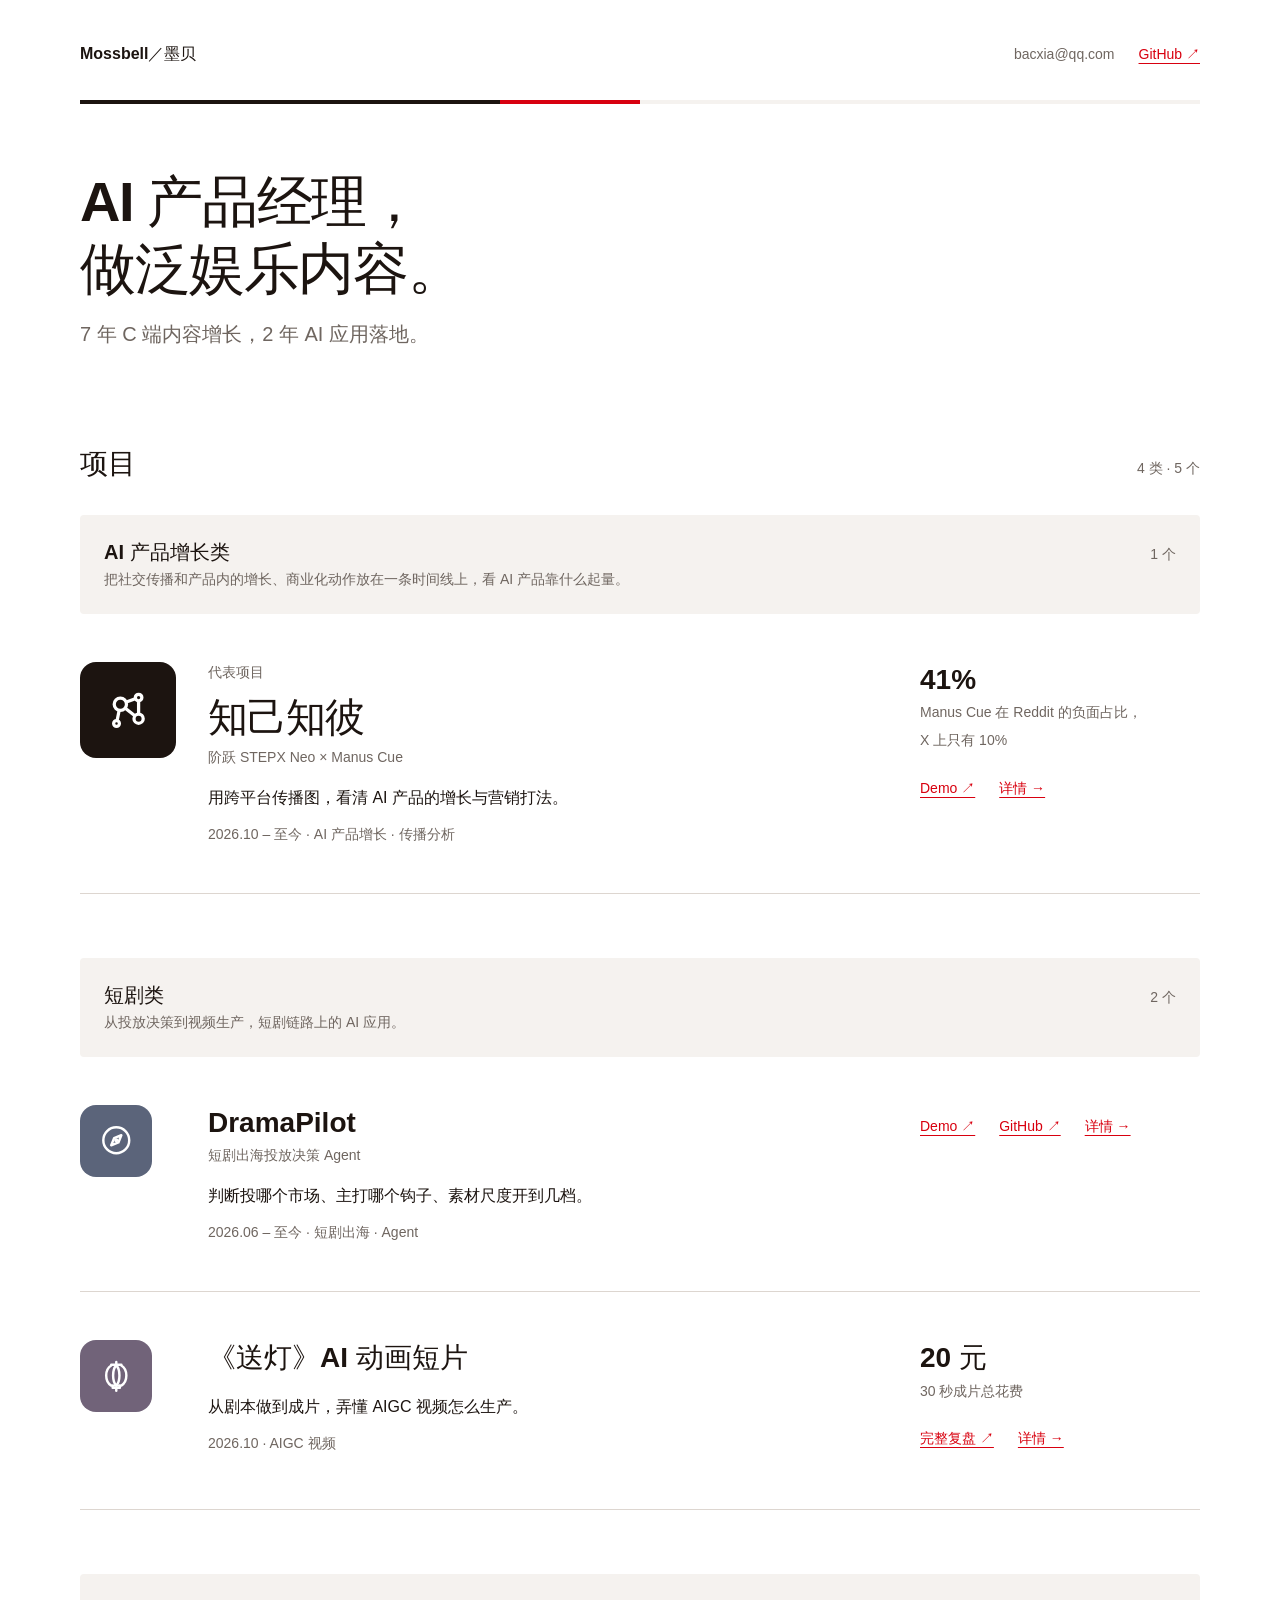
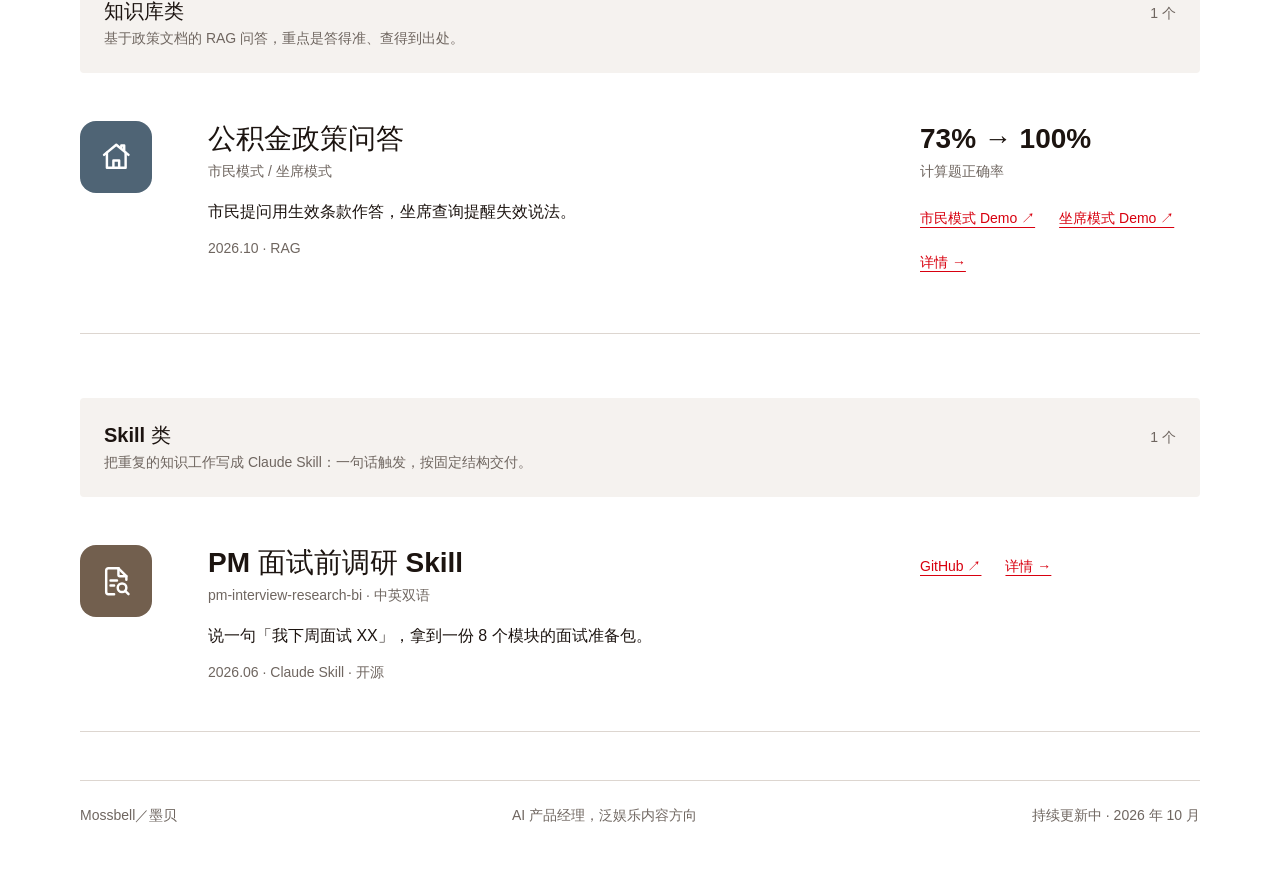
==== commit 7f9546c7: "知己知彼卡片：成果数字换成「41%」 - 「268 人」换成「41%」，说明为：Manus Cue 在 Reddit 的负面占比，X 上只有 10% - 后半句不拆行，桌面和手机都在逗号处换行  Co" ====
--- a/index.html
+++ b/index.html
@@ -242,7 +242,7 @@
       <article class="project-card project-card--featured">
         <div class="project-head"><div class="project-icon" style="--pc:#1C1410" aria-hidden="true"><svg viewBox="0 0 24 24" fill="none" stroke="currentColor" stroke-width="1.7" stroke-linecap="round" stroke-linejoin="round"><circle cx="8" cy="9" r="3.2"/><circle cx="17.5" cy="5.5" r="1.7"/><circle cx="17.5" cy="16.5" r="2.4"/><circle cx="6" cy="19" r="1.5"/><path d="M11.85 7.58L15.06 6.4"/><path d="M11.22 11.54L14.91 14.46"/><path d="M7.2 13.02L6.47 16.65"/><path d="M17.5 8.1L17.5 13.2"/></svg></div><div class="project-titles"><p class="project-kicker">代表项目</p><h3 class="project-title"><a href="#zhijizhibi" data-open="zhijizhibi">知己知彼</a></h3><p class="project-subtitle">阶跃 STEPX Neo × Manus Cue</p></div></div>
         <div class="project-body"><p class="project-value">用跨平台传播图，看清 AI 产品的增长与营销打法。</p><p class="project-tags">2026.10 – 至今 · AI 产品增长 · 传播分析</p></div>
-        <div class="project-side"><div class="project-metric"><b>268&nbsp;人</b><span>来自 B 站、X、Reddit 的 358 条传播内容</span></div><div class="project-actions"><a class="project-link" href="zhijizhibi/" target="_blank" rel="noopener">Demo ↗</a><a class="project-link" href="#zhijizhibi" data-open="zhijizhibi">详情 →</a></div></div>
+        <div class="project-side"><div class="project-metric"><b>41%</b><span>Manus Cue 在 Reddit 的负面占比，<span style="white-space:nowrap">X 上只有 10%</span></span></div><div class="project-actions"><a class="project-link" href="zhijizhibi/" target="_blank" rel="noopener">Demo ↗</a><a class="project-link" href="#zhijizhibi" data-open="zhijizhibi">详情 →</a></div></div>
       </article>
     </section>
 
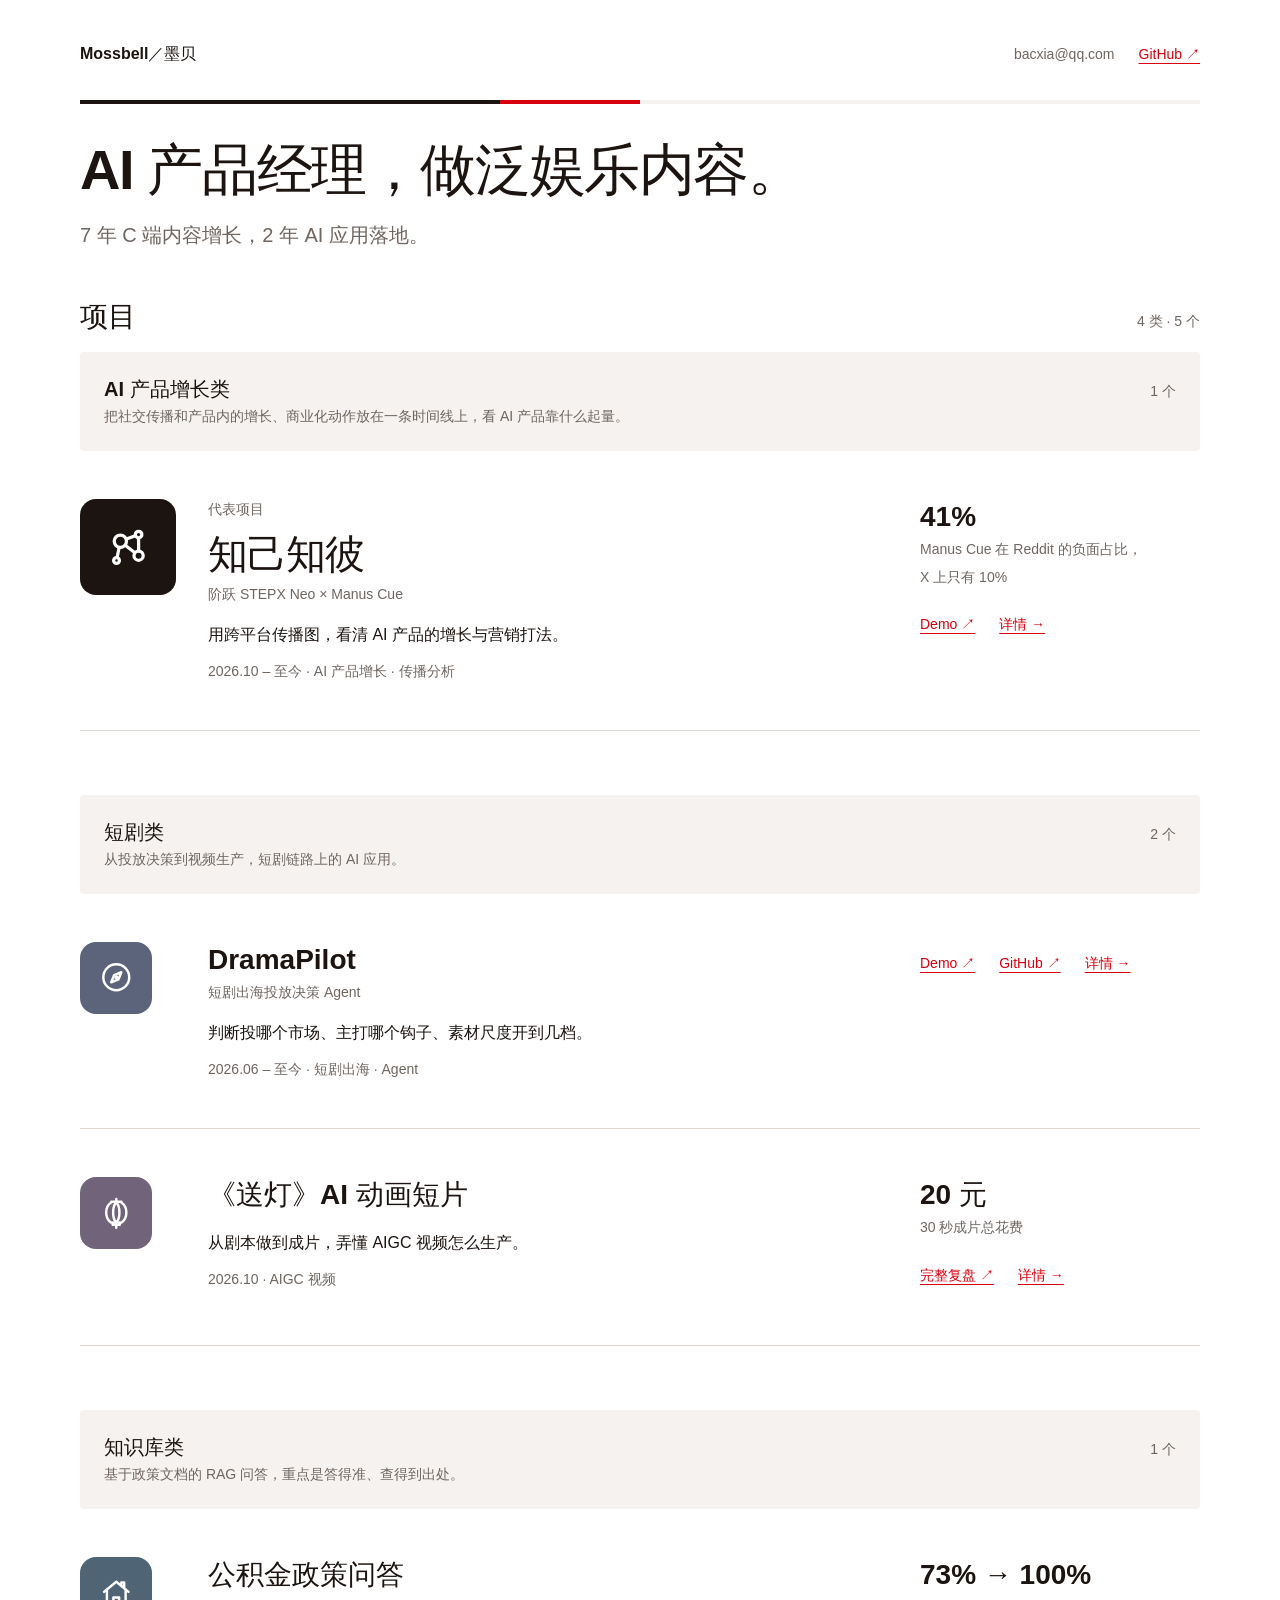
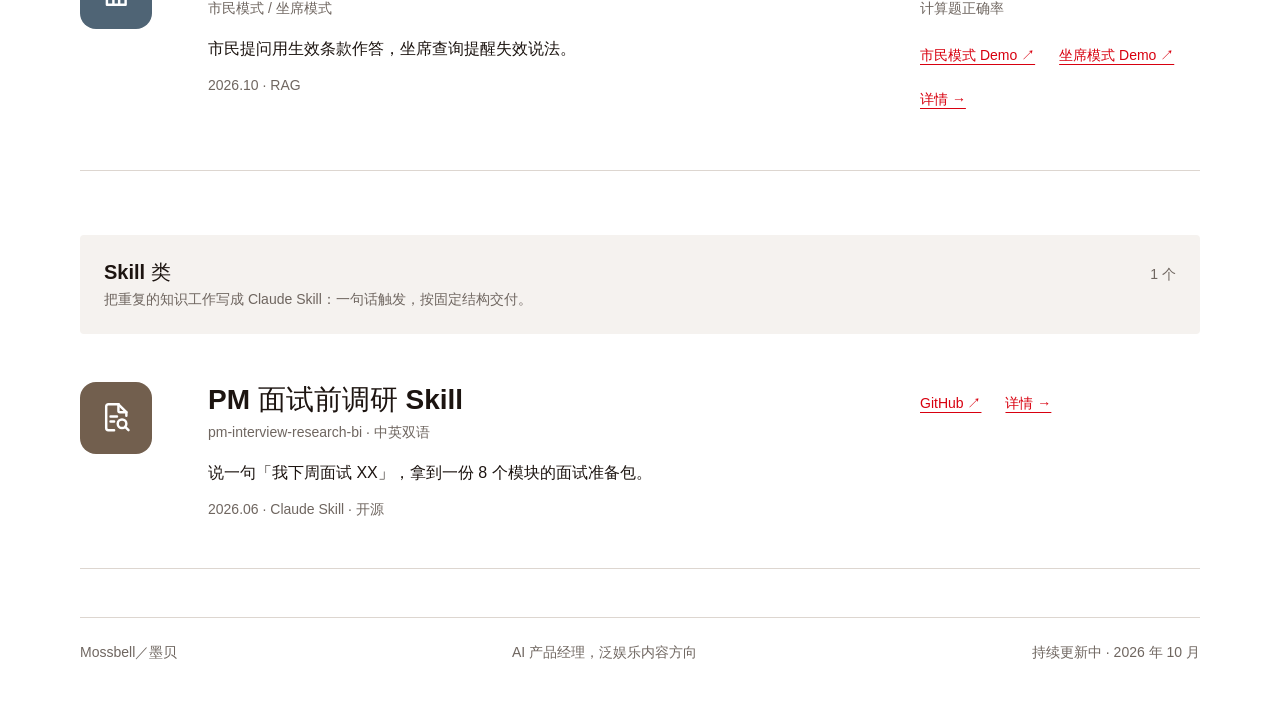
==== commit 44c4cc68: "首屏收紧：代表项目整张卡进入首屏 - 原来 1512×734 可视区里标题区和留白占掉约九成，代表项目只露出图标顶部 - 签名横线到主标题 64→32 px，介绍到「项目」96→48 px，「项目」到" ====
--- a/index.html
+++ b/index.html
@@ -108,14 +108,17 @@
 .brand-rule span:nth-child(1){background:var(--color-ink)}
 .brand-rule span:nth-child(2){background:var(--color-accent)}
 .brand-rule span:nth-child(3){background:var(--color-surface)}
-.portfolio-intro{padding-top:var(--space-2xl)}
+/* 首屏：主标题在宽屏并成一行，标题区与「项目」之间收紧，让代表项目整张卡进入首屏 */
+.portfolio-intro{padding-top:var(--space-lg)}
 .portfolio-headline{font-size:var(--text-h1);line-height:var(--leading-display);font-weight:var(--weight-bold);letter-spacing:var(--tracking-display)}
+.portfolio-headline span{display:inline-block}
 .portfolio-intro>p{margin-top:var(--space-sm);font-size:var(--text-lead);line-height:var(--leading-lead);color:var(--color-muted)}
-.portfolio-project-heading{display:flex;justify-content:space-between;align-items:baseline;gap:var(--space-sm);margin-top:var(--space-3xl)}
+.portfolio-intro>p,.category-header p,.project-value{text-wrap:pretty}
+.portfolio-project-heading{display:flex;justify-content:space-between;align-items:baseline;gap:var(--space-sm);margin-top:var(--space-xl)}
 .portfolio-project-heading h2{font-size:var(--text-h3);line-height:var(--leading-heading);font-weight:var(--weight-semibold)}
 .portfolio-project-heading>span{font-size:var(--text-caption);line-height:var(--leading-caption);color:var(--color-muted)}
 .project-group{margin-top:var(--space-2xl)}
-.portfolio-project-heading+.project-group{margin-top:var(--space-lg)}
+.portfolio-project-heading+.project-group{margin-top:var(--space-sm)}
 .category-header{display:flex;justify-content:space-between;align-items:baseline;gap:var(--space-sm);background:var(--color-surface);padding:var(--space-md);border-radius:var(--radius-card)}
 .category-header h2{font-size:var(--text-lead);line-height:var(--leading-heading);font-weight:var(--weight-semibold)}
 .category-header p{margin-top:var(--space-3xs);font-size:var(--text-caption);line-height:var(--leading-caption);color:var(--color-muted)}
@@ -187,13 +190,13 @@
 @media (width < 760px){
   .portfolio-shell{--radius-icon:var(--radius-icon-mobile);padding-top:var(--space-md);padding-left:max(24px,env(safe-area-inset-left,0px));padding-right:max(24px,env(safe-area-inset-right,0px))}
   .portfolio-mast .contact>span{display:none}
-  .portfolio-intro{padding-top:var(--space-xl)}
+  .portfolio-intro{padding-top:var(--space-lg)}
   .portfolio-headline{font-size:var(--text-h2);line-height:var(--leading-heading)}
   .portfolio-intro>p{margin-top:var(--space-xs);font-size:var(--text-body);line-height:var(--leading-body)}
-  .portfolio-project-heading{margin-top:var(--space-2xl)}
+  .portfolio-project-heading{margin-top:var(--space-xl)}
   .portfolio-project-heading h2{font-size:var(--text-lead)}
   .project-group{margin-top:var(--space-xl)}
-  .portfolio-project-heading+.project-group{margin-top:var(--space-md)}
+  .portfolio-project-heading+.project-group{margin-top:var(--space-sm)}
   .category-header{padding:var(--space-sm)}
   .category-header h2{font-size:var(--text-body)}
   .project-card{display:block;padding-block:var(--space-lg)}
@@ -233,7 +236,7 @@
 
   <main id="view-home" data-view="home">
     <section class="portfolio-intro">
-      <h1 class="portfolio-headline">AI 产品经理，<br>做泛娱乐内容。</h1>
+      <h1 class="portfolio-headline"><span>AI 产品经理，</span><span>做泛娱乐内容。</span></h1>
       <p>7 年 C 端内容增长，2 年 AI 应用落地。</p>
     </section>
     <div class="portfolio-project-heading" id="projects"><h2>项目</h2><span>4 类 · 5 个</span></div>
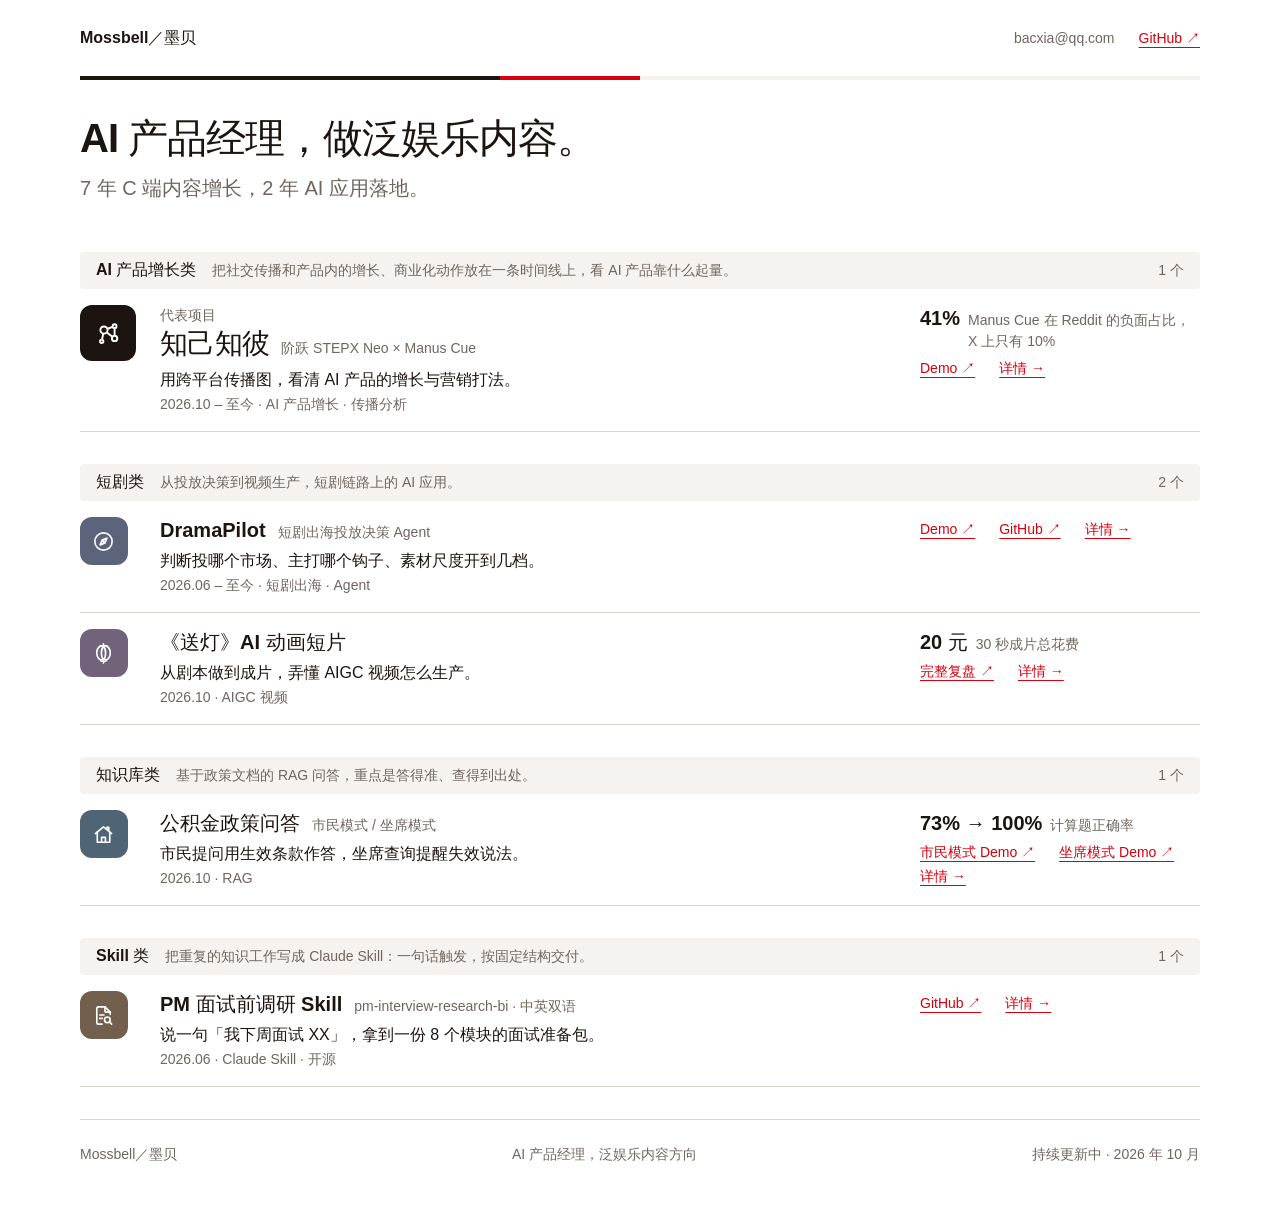
==== commit 8639d68b: "首页改为紧凑目录：首屏能看到三个项目 - 去掉「项目 · 4 类 · 5 个」一行，介绍后直接接分类头；#projects 锚点移到第一个分组 - 主标题 40 px（窄屏 28 px）一行；分类头改" ====
--- a/index.html
+++ b/index.html
@@ -75,6 +75,11 @@
   --icon-featured: 96px;
   --icon-mobile: 48px;
   --icon-featured-mobile: 56px;
+  --icon-row: 48px;
+  --icon-row-featured: 56px;
+  --icon-row-mobile: 40px;
+  --icon-row-featured-mobile: 48px;
+  --control-height-fine: 24px;
   --project-grid-gap: var(--space-lg);
   --project-card-padding: var(--space-md);
   --project-cover-ratio: 16 / 9;
@@ -96,10 +101,10 @@
 h1,h2,h3{min-width:0;overflow-wrap:anywhere;font-style:normal}
 a{color:var(--color-accent)}
 a:focus-visible{outline:var(--rule-strong) solid var(--color-focus);outline-offset:var(--space-3xs)}
-/* Hallmark · macrostructure: Editorial Directory · theme: existing Mossbell system · v1.2
+/* Hallmark · macrostructure: Editorial Directory (compact) · theme: existing Mossbell system · v1.4
  * pre-emit critique: P5 H5 E5 S5 R5 V4 · no decorative motion
  */
-.portfolio-shell{max-width:calc(var(--layout-max) + var(--space-2xl) * 2);margin-inline:auto;padding-block:var(--space-lg) var(--space-md);padding-left:max(var(--space-2xl),env(safe-area-inset-left,0px));padding-right:max(var(--space-2xl),env(safe-area-inset-right,0px))}
+.portfolio-shell{max-width:calc(var(--layout-max) + var(--space-2xl) * 2);margin-inline:auto;padding-block:var(--space-md);padding-left:max(var(--space-2xl),env(safe-area-inset-left,0px));padding-right:max(var(--space-2xl),env(safe-area-inset-right,0px))}
 .portfolio-mast{display:flex;justify-content:space-between;align-items:center;gap:var(--space-sm);font-size:var(--text-caption);line-height:var(--leading-caption)}
 .portfolio-wordmark{color:var(--color-ink);font-size:var(--text-body);line-height:var(--leading-body);font-weight:var(--weight-semibold);white-space:nowrap;text-decoration:none}
 .portfolio-mast .contact{display:flex;align-items:center;gap:var(--space-md);color:var(--color-muted)}
@@ -108,44 +113,45 @@
 .brand-rule span:nth-child(1){background:var(--color-ink)}
 .brand-rule span:nth-child(2){background:var(--color-accent)}
 .brand-rule span:nth-child(3){background:var(--color-surface)}
-/* 首屏：主标题在宽屏并成一行，标题区与「项目」之间收紧，让代表项目整张卡进入首屏 */
+/* 首页紧凑目录（v1.4）：主标题一行，分类头单行，项目行上下 16 px，首屏看到大部分项目 */
 .portfolio-intro{padding-top:var(--space-lg)}
-.portfolio-headline{font-size:var(--text-h1);line-height:var(--leading-display);font-weight:var(--weight-bold);letter-spacing:var(--tracking-display)}
+.portfolio-headline{font-size:var(--text-h2);line-height:var(--leading-heading);font-weight:var(--weight-bold);letter-spacing:var(--tracking-display)}
 .portfolio-headline span{display:inline-block}
-.portfolio-intro>p{margin-top:var(--space-sm);font-size:var(--text-lead);line-height:var(--leading-lead);color:var(--color-muted)}
+.portfolio-intro>p{margin-top:var(--space-2xs);font-size:var(--text-lead);line-height:var(--leading-lead);color:var(--color-muted)}
 .portfolio-intro>p,.category-header p,.project-value{text-wrap:pretty}
-.portfolio-project-heading{display:flex;justify-content:space-between;align-items:baseline;gap:var(--space-sm);margin-top:var(--space-xl)}
-.portfolio-project-heading h2{font-size:var(--text-h3);line-height:var(--leading-heading);font-weight:var(--weight-semibold)}
-.portfolio-project-heading>span{font-size:var(--text-caption);line-height:var(--leading-caption);color:var(--color-muted)}
-.project-group{margin-top:var(--space-2xl)}
-.portfolio-project-heading+.project-group{margin-top:var(--space-sm)}
-.category-header{display:flex;justify-content:space-between;align-items:baseline;gap:var(--space-sm);background:var(--color-surface);padding:var(--space-md);border-radius:var(--radius-card)}
-.category-header h2{font-size:var(--text-lead);line-height:var(--leading-heading);font-weight:var(--weight-semibold)}
-.category-header p{margin-top:var(--space-3xs);font-size:var(--text-caption);line-height:var(--leading-caption);color:var(--color-muted)}
+.project-group{margin-top:var(--space-lg)}
+.portfolio-intro+.project-group{margin-top:var(--space-xl)}
+.category-header{display:flex;justify-content:space-between;align-items:baseline;gap:var(--space-sm);background:var(--color-surface);padding:var(--space-2xs) var(--space-sm);border-radius:var(--radius-card)}
+.category-header>div{display:flex;flex-wrap:wrap;align-items:baseline;column-gap:var(--space-sm);min-width:0}
+.category-header h2{font-size:var(--text-body);line-height:var(--leading-heading);font-weight:var(--weight-semibold)}
+.category-header p{font-size:var(--text-caption);line-height:var(--leading-caption);color:var(--color-muted)}
 .category-header>span{font-size:var(--text-caption);line-height:var(--leading-caption);color:var(--color-muted);white-space:nowrap}
-.project-card{display:grid;grid-template-columns:var(--icon-featured) minmax(0,1fr) var(--project-side-width);grid-template-areas:"tile titles side" "tile body side";grid-template-rows:auto 1fr;column-gap:var(--space-lg);padding:var(--space-xl) 0;border-bottom:1px solid var(--color-rule);min-width:0}
+.project-card{--radius-icon:var(--radius-icon-mobile);display:grid;grid-template-columns:var(--icon-row-featured) minmax(0,1fr) var(--project-side-width);grid-template-areas:"tile titles side" "tile body side";grid-template-rows:auto 1fr;column-gap:var(--space-md);padding:var(--space-sm) 0;border-bottom:1px solid var(--color-rule);min-width:0}
 .project-head{display:contents}
-.project-icon{grid-area:tile;width:var(--icon-default);height:var(--icon-default);border-radius:var(--radius-icon);background:var(--pc,var(--project-accent));display:grid;place-items:center;color:var(--color-paper)}
-.project-card--featured .project-icon{width:var(--icon-featured);height:var(--icon-featured)}
+.project-icon{grid-area:tile;width:var(--icon-row);height:var(--icon-row);border-radius:var(--radius-icon);background:var(--pc,var(--project-accent));display:grid;place-items:center;color:var(--color-paper)}
+.project-card--featured .project-icon{width:var(--icon-row-featured);height:var(--icon-row-featured)}
 .project-icon svg{width:48%;height:48%}
 [data-accent-family="warm"] .project-icon{color:var(--color-ink)}
 .project-titles{grid-area:titles;min-width:0}
-.project-kicker{font-size:var(--text-caption);line-height:var(--leading-caption);color:var(--color-muted);font-weight:var(--weight-medium);margin-bottom:var(--space-2xs)}
-.project-title{font-size:var(--text-h3);line-height:var(--leading-heading);font-weight:var(--weight-semibold)}
-.project-card--featured .project-title{font-size:var(--text-h2);font-weight:var(--weight-bold);letter-spacing:var(--tracking-display)}
+.project-card .project-titles{display:flex;flex-wrap:wrap;align-items:baseline;column-gap:var(--space-xs)}
+.project-kicker{flex-basis:100%;font-size:var(--text-caption);line-height:var(--leading-caption);color:var(--color-muted);font-weight:var(--weight-medium)}
+.project-title{font-size:var(--text-lead);line-height:var(--leading-heading);font-weight:var(--weight-semibold)}
+.project-card--featured .project-title{font-size:var(--text-h3);font-weight:var(--weight-bold);letter-spacing:var(--tracking-display)}
 .project-title a{color:inherit;text-decoration:none}
 .project-title a:hover{text-decoration:underline;text-underline-offset:var(--space-3xs);text-decoration-thickness:var(--rule-strong)}
-.project-subtitle{margin-top:var(--space-3xs);font-size:var(--text-caption);line-height:var(--leading-caption);color:var(--color-muted)}
+.project-subtitle{font-size:var(--text-caption);line-height:var(--leading-caption);color:var(--color-muted)}
 .project-body{grid-area:body;min-width:0}
-.project-value{margin-top:var(--space-sm);max-width:var(--layout-project-copy);font-size:var(--text-body);line-height:var(--leading-body)}
-.project-tags{margin-top:var(--space-xs);font-size:var(--text-caption);line-height:var(--leading-caption);color:var(--color-muted)}
-.project-side{grid-area:side;display:flex;flex-direction:column;gap:var(--space-xs);min-width:0}
-.project-metric b{display:block;font-size:var(--text-h3);line-height:var(--leading-heading);font-weight:var(--weight-semibold);font-variant-numeric:tabular-nums}
+.project-value{margin-top:var(--space-3xs);max-width:var(--layout-project-copy);font-size:var(--text-body);line-height:var(--leading-body)}
+.project-tags{font-size:var(--text-caption);line-height:var(--leading-caption);color:var(--color-muted)}
+.project-side{grid-area:side;display:flex;flex-direction:column;gap:var(--space-3xs);min-width:0}
+.project-metric{display:flex;align-items:baseline;gap:var(--space-2xs)}
+.project-metric b{flex:none;font-size:var(--text-lead);line-height:var(--leading-heading);font-weight:var(--weight-semibold);font-variant-numeric:tabular-nums}
 .project-metric span{font-size:var(--text-caption);line-height:var(--leading-caption);color:var(--color-muted)}
 .project-actions{display:flex;flex-wrap:wrap;align-items:center;column-gap:var(--space-md)}
 .project-link{display:inline-flex;align-items:center;gap:var(--space-2xs);min-height:var(--control-height);color:var(--color-accent);font-size:var(--text-caption);line-height:var(--leading-caption);font-weight:var(--weight-medium);white-space:nowrap;text-decoration:underline;text-underline-offset:var(--space-3xs)}
+@media (pointer:fine){.project-link{min-height:var(--control-height-fine)}}
 .project-link:hover,.project-link:active{color:var(--color-accent-hover)}
-.portfolio-footer{display:flex;flex-wrap:wrap;align-items:center;justify-content:space-between;gap:var(--space-sm);margin-top:var(--space-xl);padding-block:var(--space-md);border-top:1px solid var(--color-rule);color:var(--color-muted);font-size:var(--text-caption);line-height:var(--leading-caption)}
+.portfolio-footer{display:flex;flex-wrap:wrap;align-items:center;justify-content:space-between;gap:var(--space-sm);margin-top:var(--space-lg);padding-block:var(--space-md);border-top:1px solid var(--color-rule);color:var(--color-muted);font-size:var(--text-caption);line-height:var(--leading-caption)}
 .portfolio-footer .mail{display:none}
 .button{min-height:var(--control-height);padding:var(--space-2xs) var(--space-md);display:inline-flex;align-items:center;justify-content:center;gap:var(--space-2xs);border:1px solid var(--color-accent);border-radius:var(--radius-control);background:var(--color-accent);color:var(--color-accent-ink);font-size:var(--text-caption);line-height:var(--leading-caption);font-weight:var(--weight-medium);white-space:nowrap;text-decoration:none;cursor:pointer}
 .button--secondary{background:var(--color-paper);color:var(--color-ink);border-color:var(--color-border)}
@@ -187,29 +193,33 @@
 .note-list li{position:relative;padding-left:var(--space-md);font-size:var(--text-body);line-height:var(--leading-body)}
 .note-list li::before{content:"";position:absolute;left:var(--space-3xs);top:.72em;width:var(--space-2xs);height:var(--space-2xs);border-radius:50%;background:var(--color-muted)}
 .notice{margin-top:var(--space-2xl);padding-top:var(--space-sm);border-top:1px solid var(--color-rule);font-size:var(--text-caption);line-height:var(--leading-caption);color:var(--color-muted)}
+@media (760px <= width < 1024px){
+  .project-card{grid-template-columns:var(--icon-row-featured) minmax(0,1fr);grid-template-areas:"tile titles" "tile body" "tile side";grid-template-rows:auto auto auto}
+  .project-side{margin-top:var(--space-2xs)}
+}
 @media (width < 760px){
-  .portfolio-shell{--radius-icon:var(--radius-icon-mobile);padding-top:var(--space-md);padding-left:max(24px,env(safe-area-inset-left,0px));padding-right:max(24px,env(safe-area-inset-right,0px))}
+  .portfolio-shell{--radius-icon:var(--radius-icon-mobile);padding-left:max(24px,env(safe-area-inset-left,0px));padding-right:max(24px,env(safe-area-inset-right,0px))}
   .portfolio-mast .contact>span{display:none}
-  .portfolio-intro{padding-top:var(--space-lg)}
-  .portfolio-headline{font-size:var(--text-h2);line-height:var(--leading-heading)}
-  .portfolio-intro>p{margin-top:var(--space-xs);font-size:var(--text-body);line-height:var(--leading-body)}
-  .portfolio-project-heading{margin-top:var(--space-xl)}
-  .portfolio-project-heading h2{font-size:var(--text-lead)}
-  .project-group{margin-top:var(--space-xl)}
-  .portfolio-project-heading+.project-group{margin-top:var(--space-sm)}
-  .category-header{padding:var(--space-sm)}
-  .category-header h2{font-size:var(--text-body)}
-  .project-card{display:block;padding-block:var(--space-lg)}
-  .project-head{display:flex;align-items:center;gap:var(--space-sm)}
-  .project-icon{flex:none;width:var(--icon-mobile);height:var(--icon-mobile)}
-  .project-card--featured .project-icon{width:var(--icon-featured-mobile);height:var(--icon-featured-mobile)}
-  .project-kicker{margin-bottom:var(--space-3xs);color:var(--color-muted);font-weight:var(--weight-medium)}
-  .project-title{font-size:var(--text-lead)}
-  .project-card--featured .project-title{font-size:var(--text-h3)}
-  .project-tags{margin-top:var(--space-2xs)}
-  .project-side{margin-top:var(--space-sm);gap:0}
-  .project-metric{display:flex;align-items:baseline;gap:var(--space-xs);padding:var(--space-xs) var(--space-sm);background:var(--color-surface);border-radius:var(--radius-card);margin-bottom:var(--space-2xs)}
-  .project-metric b{display:inline;font-size:var(--text-lead)}
+  .portfolio-intro{padding-top:var(--space-md)}
+  .portfolio-headline{font-size:var(--text-h3)}
+  .portfolio-intro>p{font-size:var(--text-body);line-height:var(--leading-body)}
+  .portfolio-intro+.project-group{margin-top:var(--space-lg)}
+  .category-header{display:grid;grid-template-columns:minmax(0,1fr) auto;grid-template-areas:"name count" "desc desc";gap:0 var(--space-sm)}
+  .category-header>div{display:contents}
+  .category-header h2{grid-area:name}
+  .category-header p{grid-area:desc}
+  .category-header>span{grid-area:count}
+  .project-card{display:block;padding-block:var(--space-sm)}
+  .project-head{display:flex;align-items:center;gap:var(--space-xs)}
+  .project-icon{flex:none;width:var(--icon-row-mobile);height:var(--icon-row-mobile)}
+  .project-card--featured .project-icon{width:var(--icon-row-featured-mobile);height:var(--icon-row-featured-mobile)}
+  .project-card .project-titles{column-gap:var(--space-2xs)}
+  .project-title{font-size:var(--text-body)}
+  .project-card--featured .project-title{font-size:var(--text-lead)}
+  .project-value{margin-top:var(--space-2xs)}
+  .project-side{margin-top:var(--space-2xs);gap:0}
+  .project-metric{padding:var(--space-2xs) var(--space-xs);background:var(--color-surface);border-radius:var(--radius-card)}
+  .project-metric b{font-size:var(--text-body)}
   .portfolio-footer{flex-direction:column;align-items:flex-start}
   .portfolio-footer .mail{display:block}
   .detail{padding-top:var(--space-md)}
@@ -239,8 +249,7 @@
       <h1 class="portfolio-headline"><span>AI 产品经理，</span><span>做泛娱乐内容。</span></h1>
       <p>7 年 C 端内容增长，2 年 AI 应用落地。</p>
     </section>
-    <div class="portfolio-project-heading" id="projects"><h2>项目</h2><span>4 类 · 5 个</span></div>
-    <section class="project-group">
+    <section class="project-group" id="projects">
       <header class="category-header"><div><h2>AI 产品增长类</h2><p>把社交传播和产品内的增长、商业化动作放在一条时间线上，看 AI 产品靠什么起量。</p></div><span>1 个</span></header>
       <article class="project-card project-card--featured">
         <div class="project-head"><div class="project-icon" style="--pc:#1C1410" aria-hidden="true"><svg viewBox="0 0 24 24" fill="none" stroke="currentColor" stroke-width="1.7" stroke-linecap="round" stroke-linejoin="round"><circle cx="8" cy="9" r="3.2"/><circle cx="17.5" cy="5.5" r="1.7"/><circle cx="17.5" cy="16.5" r="2.4"/><circle cx="6" cy="19" r="1.5"/><path d="M11.85 7.58L15.06 6.4"/><path d="M11.22 11.54L14.91 14.46"/><path d="M7.2 13.02L6.47 16.65"/><path d="M17.5 8.1L17.5 13.2"/></svg></div><div class="project-titles"><p class="project-kicker">代表项目</p><h3 class="project-title"><a href="#zhijizhibi" data-open="zhijizhibi">知己知彼</a></h3><p class="project-subtitle">阶跃 STEPX Neo × Manus Cue</p></div></div>
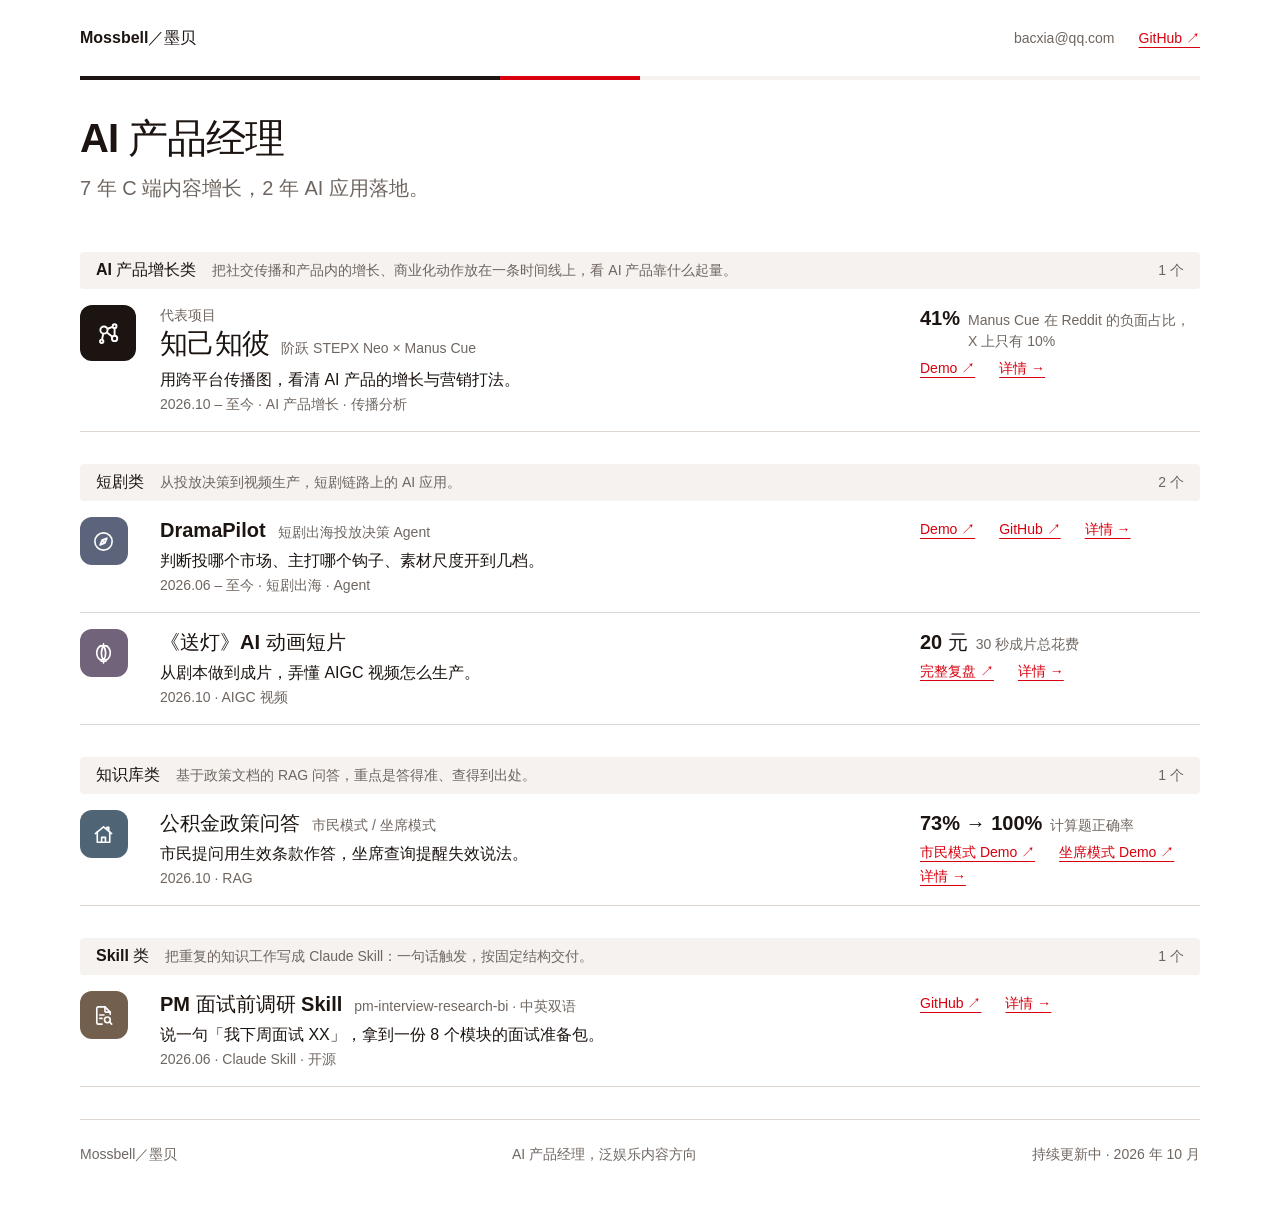
==== commit bcbef193: "主标题删去「做泛娱乐内容」 - 首页主标题改为「AI 产品经理」，分享描述（og:description）同步去掉这半句 - 设计系统示例页的主标题同步  Co-Authored-By: Claude" ====
--- a/index.html
+++ b/index.html
@@ -6,7 +6,7 @@
 <title>Mossbell／墨贝 · AI 产品作品集</title>
 <meta name="description" content="Mossbell／墨贝的 AI 产品作品集：AI 产品增长、短剧、知识库与 Skill 项目。">
 <meta property="og:title" content="Mossbell／墨贝 · AI 产品作品集">
-<meta property="og:description" content="AI 产品经理，做泛娱乐内容。AI 产品增长、短剧、知识库与 Skill 项目。">
+<meta property="og:description" content="AI 产品经理。AI 产品增长、短剧、知识库与 Skill 项目。">
 <style>
 :root {
   color-scheme: light;
@@ -246,7 +246,7 @@
 
   <main id="view-home" data-view="home">
     <section class="portfolio-intro">
-      <h1 class="portfolio-headline"><span>AI 产品经理，</span><span>做泛娱乐内容。</span></h1>
+      <h1 class="portfolio-headline">AI 产品经理</h1>
       <p>7 年 C 端内容增长，2 年 AI 应用落地。</p>
     </section>
     <section class="project-group" id="projects">
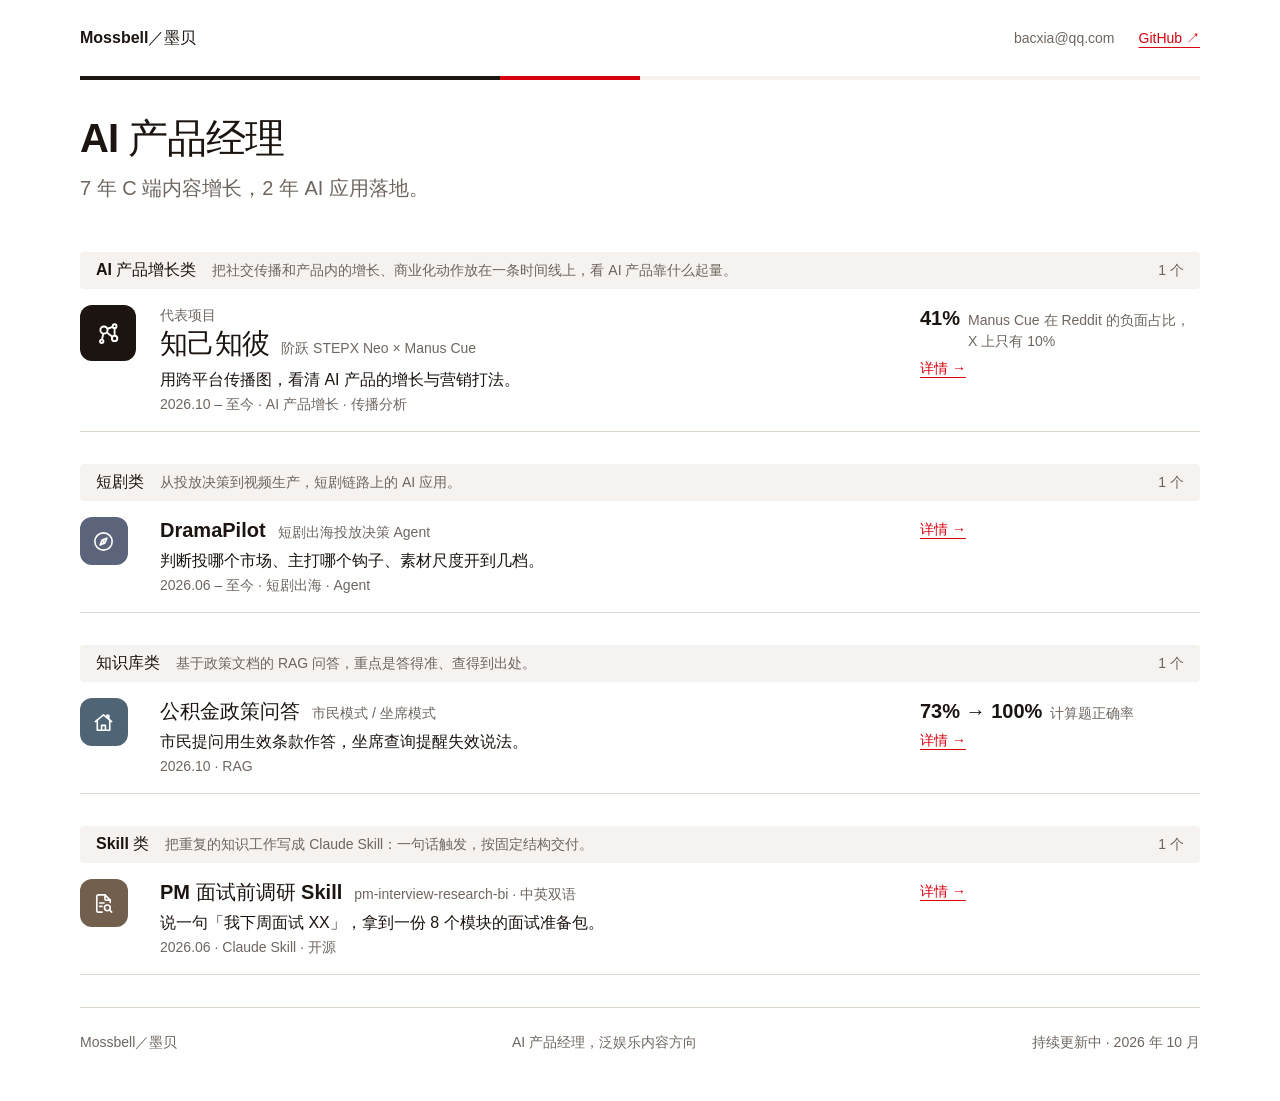
==== commit c793142c: "撤下《送灯》；首页每个项目只留一个入口「详情 →」 - 删除《送灯》AI 动画短片的列表行、详情页和路由，短剧类改为 1 个 - 首页去掉 Demo、GitHub、完整复盘等外链，每行只留「详情 →」" ====
--- a/index.html
+++ b/index.html
@@ -254,21 +254,16 @@
       <article class="project-card project-card--featured">
         <div class="project-head"><div class="project-icon" style="--pc:#1C1410" aria-hidden="true"><svg viewBox="0 0 24 24" fill="none" stroke="currentColor" stroke-width="1.7" stroke-linecap="round" stroke-linejoin="round"><circle cx="8" cy="9" r="3.2"/><circle cx="17.5" cy="5.5" r="1.7"/><circle cx="17.5" cy="16.5" r="2.4"/><circle cx="6" cy="19" r="1.5"/><path d="M11.85 7.58L15.06 6.4"/><path d="M11.22 11.54L14.91 14.46"/><path d="M7.2 13.02L6.47 16.65"/><path d="M17.5 8.1L17.5 13.2"/></svg></div><div class="project-titles"><p class="project-kicker">代表项目</p><h3 class="project-title"><a href="#zhijizhibi" data-open="zhijizhibi">知己知彼</a></h3><p class="project-subtitle">阶跃 STEPX Neo × Manus Cue</p></div></div>
         <div class="project-body"><p class="project-value">用跨平台传播图，看清 AI 产品的增长与营销打法。</p><p class="project-tags">2026.10 – 至今 · AI 产品增长 · 传播分析</p></div>
-        <div class="project-side"><div class="project-metric"><b>41%</b><span>Manus Cue 在 Reddit 的负面占比，<span style="white-space:nowrap">X 上只有 10%</span></span></div><div class="project-actions"><a class="project-link" href="zhijizhibi/" target="_blank" rel="noopener">Demo ↗</a><a class="project-link" href="#zhijizhibi" data-open="zhijizhibi">详情 →</a></div></div>
+        <div class="project-side"><div class="project-metric"><b>41%</b><span>Manus Cue 在 Reddit 的负面占比，<span style="white-space:nowrap">X 上只有 10%</span></span></div><div class="project-actions"><a class="project-link" href="#zhijizhibi" data-open="zhijizhibi">详情 →</a></div></div>
       </article>
     </section>
 
     <section class="project-group">
-      <header class="category-header"><div><h2>短剧类</h2><p>从投放决策到视频生产，短剧链路上的 AI 应用。</p></div><span>2 个</span></header>
+      <header class="category-header"><div><h2>短剧类</h2><p>从投放决策到视频生产，短剧链路上的 AI 应用。</p></div><span>1 个</span></header>
       <article class="project-card">
         <div class="project-head"><div class="project-icon" style="--pc:#5B647A" aria-hidden="true"><svg viewBox="0 0 24 24" fill="none" stroke="currentColor" stroke-width="1.7" stroke-linecap="round" stroke-linejoin="round"><circle cx="12" cy="12" r="9"/><path d="M15.5 8.5l-2 5-5 2 2-5z"/><circle cx="12" cy="12" r="0.6" fill="currentColor"/></svg></div><div class="project-titles"><h3 class="project-title"><a href="#dramapilot" data-open="dramapilot">DramaPilot</a></h3><p class="project-subtitle">短剧出海投放决策 Agent</p></div></div>
         <div class="project-body"><p class="project-value">判断投哪个市场、主打哪个钩子、素材尺度开到几档。</p><p class="project-tags">2026.06 – 至今 · 短剧出海 · Agent</p></div>
-        <div class="project-side"><div class="project-actions"><a class="project-link" href="https://bacxia-web.github.io/dramapilot/" target="_blank" rel="noopener noreferrer">Demo ↗</a><a class="project-link" href="https://github.com/bacxia-web/dramapilot" target="_blank" rel="noopener noreferrer">GitHub ↗</a><a class="project-link" href="#dramapilot" data-open="dramapilot">详情 →</a></div></div>
-      </article>
-      <article class="project-card">
-        <div class="project-head"><div class="project-icon" style="--pc:#716379" aria-hidden="true"><svg viewBox="0 0 24 24" fill="none" stroke="currentColor" stroke-width="1.7" stroke-linecap="round" stroke-linejoin="round"><path d="M12 2v2"/><path d="M8.5 4h7"/><path d="M8.5 4.5C6 6 5 8.5 5 11.5s1 5.5 3.5 7h7c2.5-1.5 3.5-4 3.5-7s-1-5.5-3.5-7"/><path d="M12 4.5c-1.6 1.6-2.2 4-2.2 7s.6 5.4 2.2 7c1.6-1.6 2.2-4 2.2-7s-.6-5.4-2.2-7z"/><path d="M9.5 18.5v1.5h5v-1.5"/><path d="M12 20v2"/></svg></div><div class="project-titles"><h3 class="project-title"><a href="#songdeng" data-open="songdeng">《送灯》AI 动画短片</a></h3></div></div>
-        <div class="project-body"><p class="project-value">从剧本做到成片，弄懂 AIGC 视频怎么生产。</p><p class="project-tags">2026.10 · AIGC 视频</p></div>
-        <div class="project-side"><div class="project-metric"><b>20 元</b><span>30 秒成片总花费</span></div><div class="project-actions"><a class="project-link" href="https://claude.ai/artifact/AKAkkeycY9Vz9piFeL1i35" target="_blank" rel="noopener noreferrer">完整复盘 ↗</a><a class="project-link" href="#songdeng" data-open="songdeng">详情 →</a></div></div>
+        <div class="project-side"><div class="project-actions"><a class="project-link" href="#dramapilot" data-open="dramapilot">详情 →</a></div></div>
       </article>
     </section>
 
@@ -277,7 +272,7 @@
       <article class="project-card">
         <div class="project-head"><div class="project-icon" style="--pc:#4F6475" aria-hidden="true"><svg viewBox="0 0 24 24" fill="none" stroke="currentColor" stroke-width="1.7" stroke-linecap="round" stroke-linejoin="round"><path d="M3.5 11L12 4l8.5 7"/><path d="M5.5 9.5V20h13V9.5"/><path d="M10 20v-5h4v5"/><path d="M15.5 6.2V4.5h2v3.3"/></svg></div><div class="project-titles"><h3 class="project-title"><a href="#housing-fund" data-open="housing-fund">公积金政策问答</a></h3><p class="project-subtitle">市民模式 / 坐席模式</p></div></div>
         <div class="project-body"><p class="project-value">市民提问用生效条款作答，坐席查询提醒失效说法。</p><p class="project-tags">2026.10 · RAG</p></div>
-        <div class="project-side"><div class="project-metric"><b>73% → 100%</b><span>计算题正确率</span></div><div class="project-actions"><a class="project-link" href="https://udify.app/chat/VSRTF28HFS4vVqmw" target="_blank" rel="noopener noreferrer">市民模式 Demo ↗</a><a class="project-link" href="https://udify.app/chat/d6lBpDCqiYpZsMNn" target="_blank" rel="noopener noreferrer">坐席模式 Demo ↗</a><a class="project-link" href="#housing-fund" data-open="housing-fund">详情 →</a></div></div>
+        <div class="project-side"><div class="project-metric"><b>73% → 100%</b><span>计算题正确率</span></div><div class="project-actions"><a class="project-link" href="#housing-fund" data-open="housing-fund">详情 →</a></div></div>
       </article>
     </section>
 
@@ -286,7 +281,7 @@
       <article class="project-card">
         <div class="project-head"><div class="project-icon" style="--pc:#725F4E" aria-hidden="true"><svg viewBox="0 0 24 24" fill="none" stroke="currentColor" stroke-width="1.7" stroke-linecap="round" stroke-linejoin="round"><path d="M13.5 3H6.5A1.5 1.5 0 0 0 5 4.5v15A1.5 1.5 0 0 0 6.5 21h4"/><path d="M13.5 3L19 8.5V11"/><path d="M13.5 3v4.5a1 1 0 0 0 1 1H19"/><path d="M8 11.5h4.5M8 15h2.5"/><circle cx="16" cy="16.5" r="3"/><path d="M18.2 18.7L20.5 21"/></svg></div><div class="project-titles"><h3 class="project-title"><a href="#pm-research" data-open="pm-research">PM 面试前调研 Skill</a></h3><p class="project-subtitle">pm-interview-research-bi · 中英双语</p></div></div>
         <div class="project-body"><p class="project-value">说一句「我下周面试 XX」，拿到一份 8 个模块的面试准备包。</p><p class="project-tags">2026.06 · Claude Skill · 开源</p></div>
-        <div class="project-side"><div class="project-actions"><a class="project-link" href="https://github.com/bacxia-web/pm-interview-research-bi" target="_blank" rel="noopener noreferrer">GitHub ↗</a><a class="project-link" href="#pm-research" data-open="pm-research">详情 →</a></div></div>
+        <div class="project-side"><div class="project-actions"><a class="project-link" href="#pm-research" data-open="pm-research">详情 →</a></div></div>
       </article>
     </section>
 
@@ -298,13 +293,6 @@
     <p class="dsum">给一部国内短剧，Agent 盘点它的钩子，判断投哪个市场、主打哪个钩子、素材尺度开到几档，采纳后一键生成本地化素材并派发渲染。</p>
     <div class="project-actions dlinks"><a class="button" href="https://bacxia-web.github.io/dramapilot/" target="_blank" rel="noopener noreferrer">Demo ↗</a><a class="button button--secondary" href="https://github.com/bacxia-web/dramapilot" target="_blank" rel="noopener noreferrer">GitHub ↗</a></div>
     <section class="dsec"><h2>核心逻辑</h2><div class="mode"><div class="flow-steps"><div class="flow-step"><strong>ingest</strong><span>读懂短剧</span></div><span class="flow-arrow" aria-hidden="true">→</span><div class="flow-step"><strong>agent</strong><span>逐市场决策</span></div><span class="flow-arrow" aria-hidden="true">→</span><div class="flow-step"><strong>produce</strong><span>生成本地化素材</span></div><span class="flow-arrow" aria-hidden="true">→</span><div class="flow-step"><strong>dispatch</strong><span>派发 KrillinAI 渲染</span></div></div></div></section><section class="dsec"><h2>关键做法与取舍</h2><div class="callout callout--key"><strong>切决策，不卷生成</strong><p>渲染交给开源 KrillinAI，自己只做决策层。</p></div><div class="mode"><ul class="note-list"><li>4 段全链路打通。</li><li>4 × 5 级：爽 / 恨 / 欲 / 贪四类情绪钩子，按 1–5 级打强度。</li><li>每个市场出 2 版素材：激进冲量版和保守保户版。</li><li>钩子强度 × 平台合规双维评估：合规风险超过 3 级的钩子在该市场禁用，换钩子再投，不直接否掉市场。</li><li>从业者访谈后改方向：投手要的是把尺度推到平台红线，v2 把「敏感点提示」改成分市场的钩子资产；AI-as-Judge 自检乐观偏差和红线越界，并估算 ROAS 与成本。</li></ul></div></section>
-  </article>
-  <article class="detail" id="view-songdeng" data-view="songdeng" hidden>
-    <a class="project-link" href="#projects" data-back>← 全部项目</a>
-    <header class="dhead"><div class="project-icon project-icon--large" style="--pc:#716379" aria-hidden="true"><svg viewBox="0 0 24 24" fill="none" stroke="currentColor" stroke-width="1.7" stroke-linecap="round" stroke-linejoin="round"><path d="M12 2v2"/><path d="M8.5 4h7"/><path d="M8.5 4.5C6 6 5 8.5 5 11.5s1 5.5 3.5 7h7c2.5-1.5 3.5-4 3.5-7s-1-5.5-3.5-7"/><path d="M12 4.5c-1.6 1.6-2.2 4-2.2 7s.6 5.4 2.2 7c1.6-1.6 2.2-4 2.2-7s-.6-5.4-2.2-7z"/><path d="M9.5 18.5v1.5h5v-1.5"/><path d="M12 20v2"/></svg></div><div class="project-titles"><h1>《送灯》AI 动画短片全流程实操</h1><p class="project-tags">2026.10 · AIGC 视频</p></div></header>
-    <p class="dsum">为了弄懂 AIGC 视频怎么生产，从剧本做到成片：30 秒、4 个镜头、原创角色。</p>
-    <div class="project-actions dlinks"><a class="button" href="https://claude.ai/artifact/AKAkkeycY9Vz9piFeL1i35" target="_blank" rel="noopener noreferrer">完整复盘 ↗</a></div>
-    <section class="dsec"><h2>核心逻辑</h2><div class="mode"><div class="flow-steps"><div class="flow-step"><strong>剧本与分镜</strong></div><span class="flow-arrow" aria-hidden="true">→</span><div class="flow-step"><strong>角色与比例设定图</strong></div><span class="flow-arrow" aria-hidden="true">→</span><div class="flow-step"><strong>首帧图</strong></div><span class="flow-arrow" aria-hidden="true">→</span><div class="flow-step"><strong>图生视频</strong></div><span class="flow-arrow" aria-hidden="true">→</span><div class="flow-step"><strong>剪辑配音</strong></div></div></div></section><section class="dsec"><h2>亮点数据</h2><div class="evidence"><div class="evidence-item"><b class="evidence-value">30 秒</b><p>成片，4 个镜头、原创角色</p></div><div class="evidence-item"><b class="evidence-value">20 元</b><p>总花费，主要花在视频的反复抽卡上</p></div></div></section><section class="dsec"><h2>关键做法与取舍</h2><div class="callout callout--key"><strong>先定完所有首帧，再批量生成视频</strong><p>改图便宜，改视频贵。</p></div><div class="mode"><ul class="note-list"><li>次要角色也要提前做设定图：三角色同框的镜头抽了 4 次才成，原因是没定身高比例、背景道具没做设定。</li></ul></div></section>
   </article>
   <article class="detail" id="view-housing-fund" data-view="housing-fund" hidden>
     <a class="project-link" href="#projects" data-back>← 全部项目</a>
@@ -332,7 +320,7 @@
 </div>
 <script>
 (function(){
-  var keys=['dramapilot', 'songdeng', 'housing-fund', 'zhijizhibi', 'pm-research'];
+  var keys=['dramapilot', 'housing-fund', 'zhijizhibi', 'pm-research'];
   var views=document.querySelectorAll('[data-view]');
   var lastScroll=0;
   function show(k){
